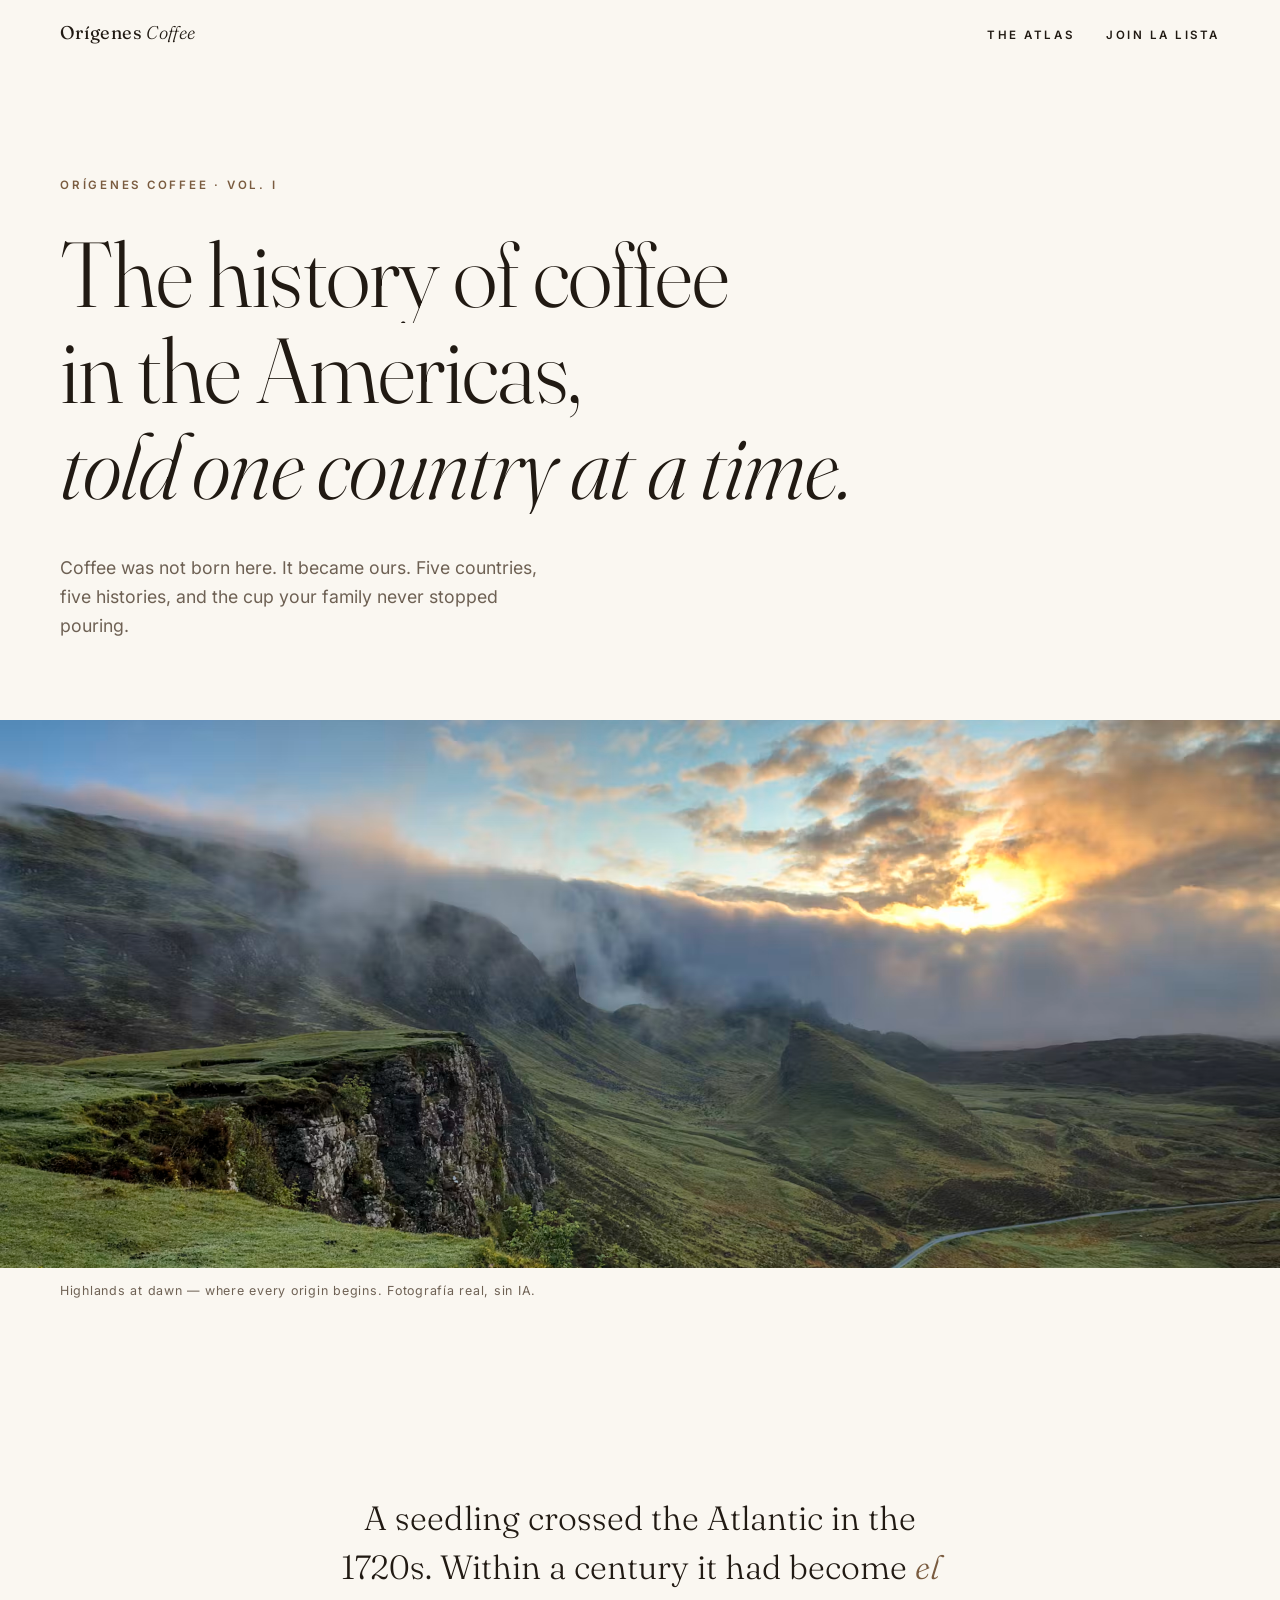
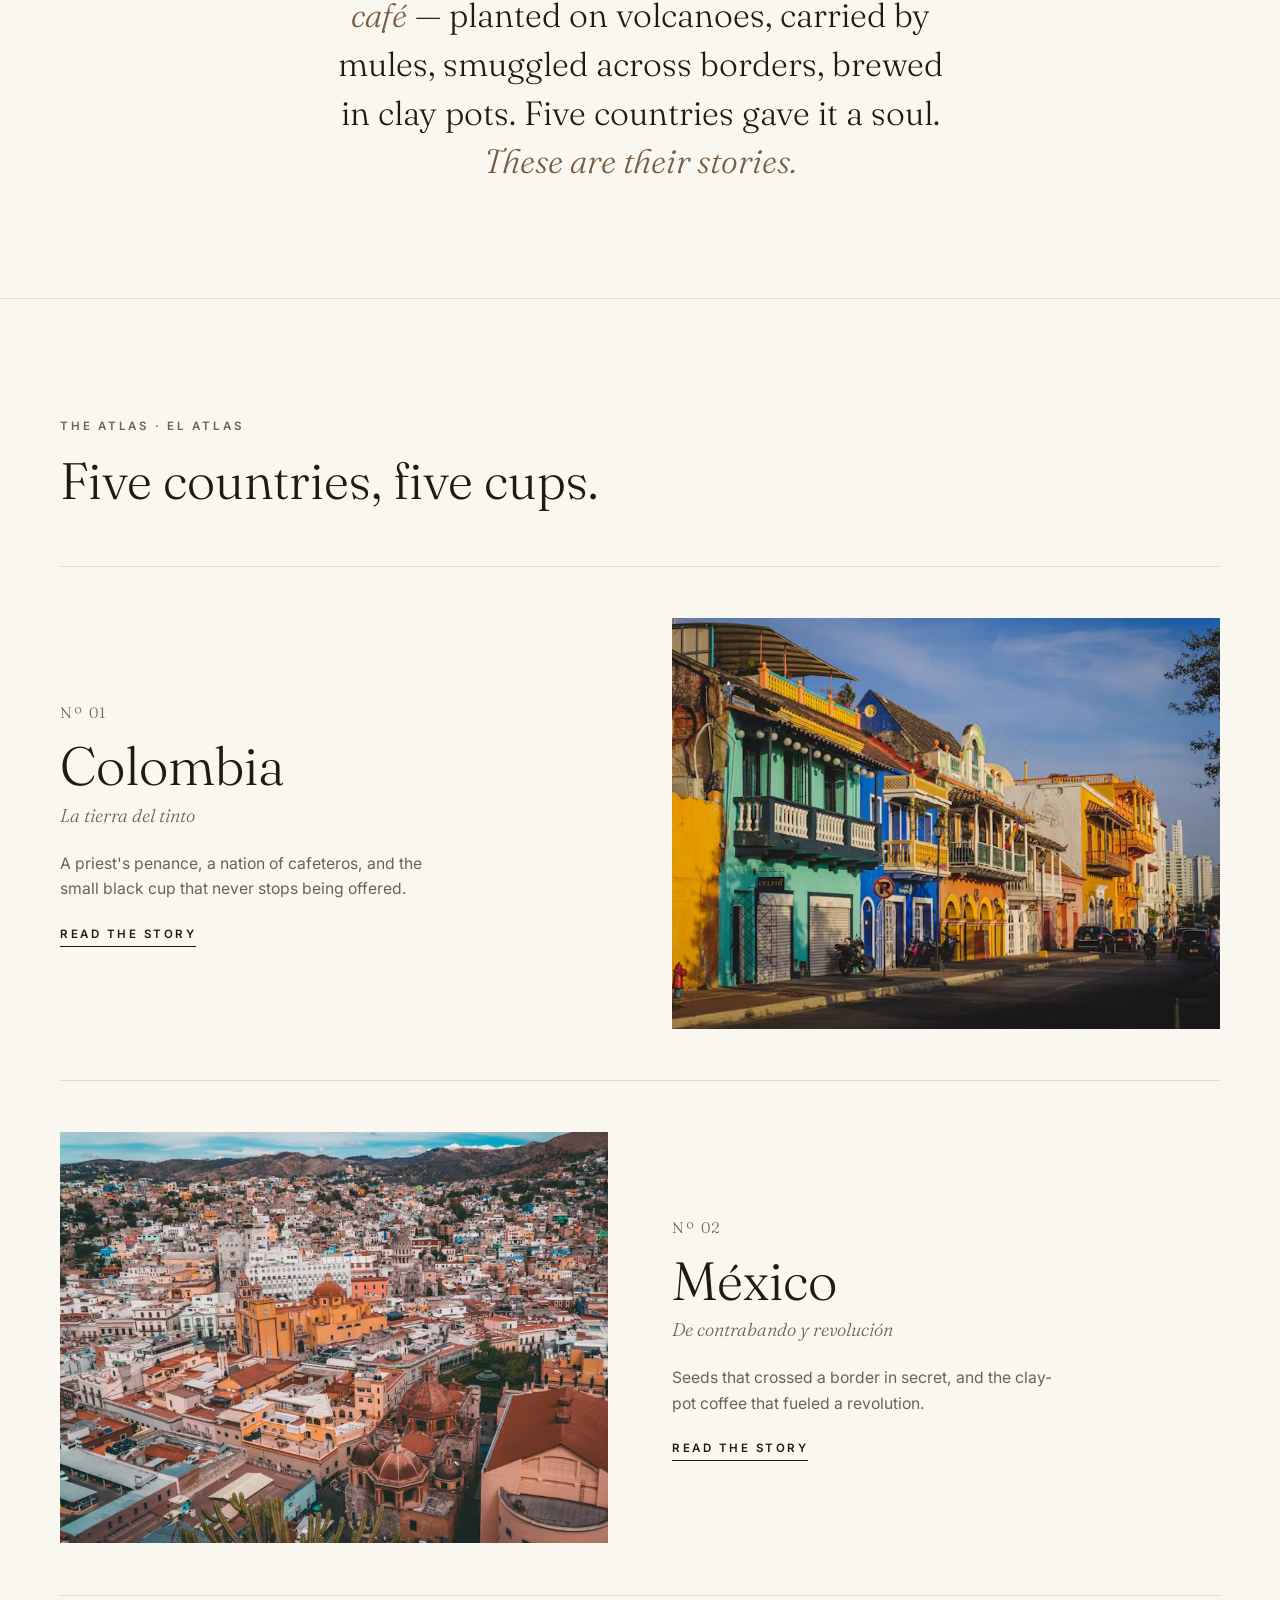
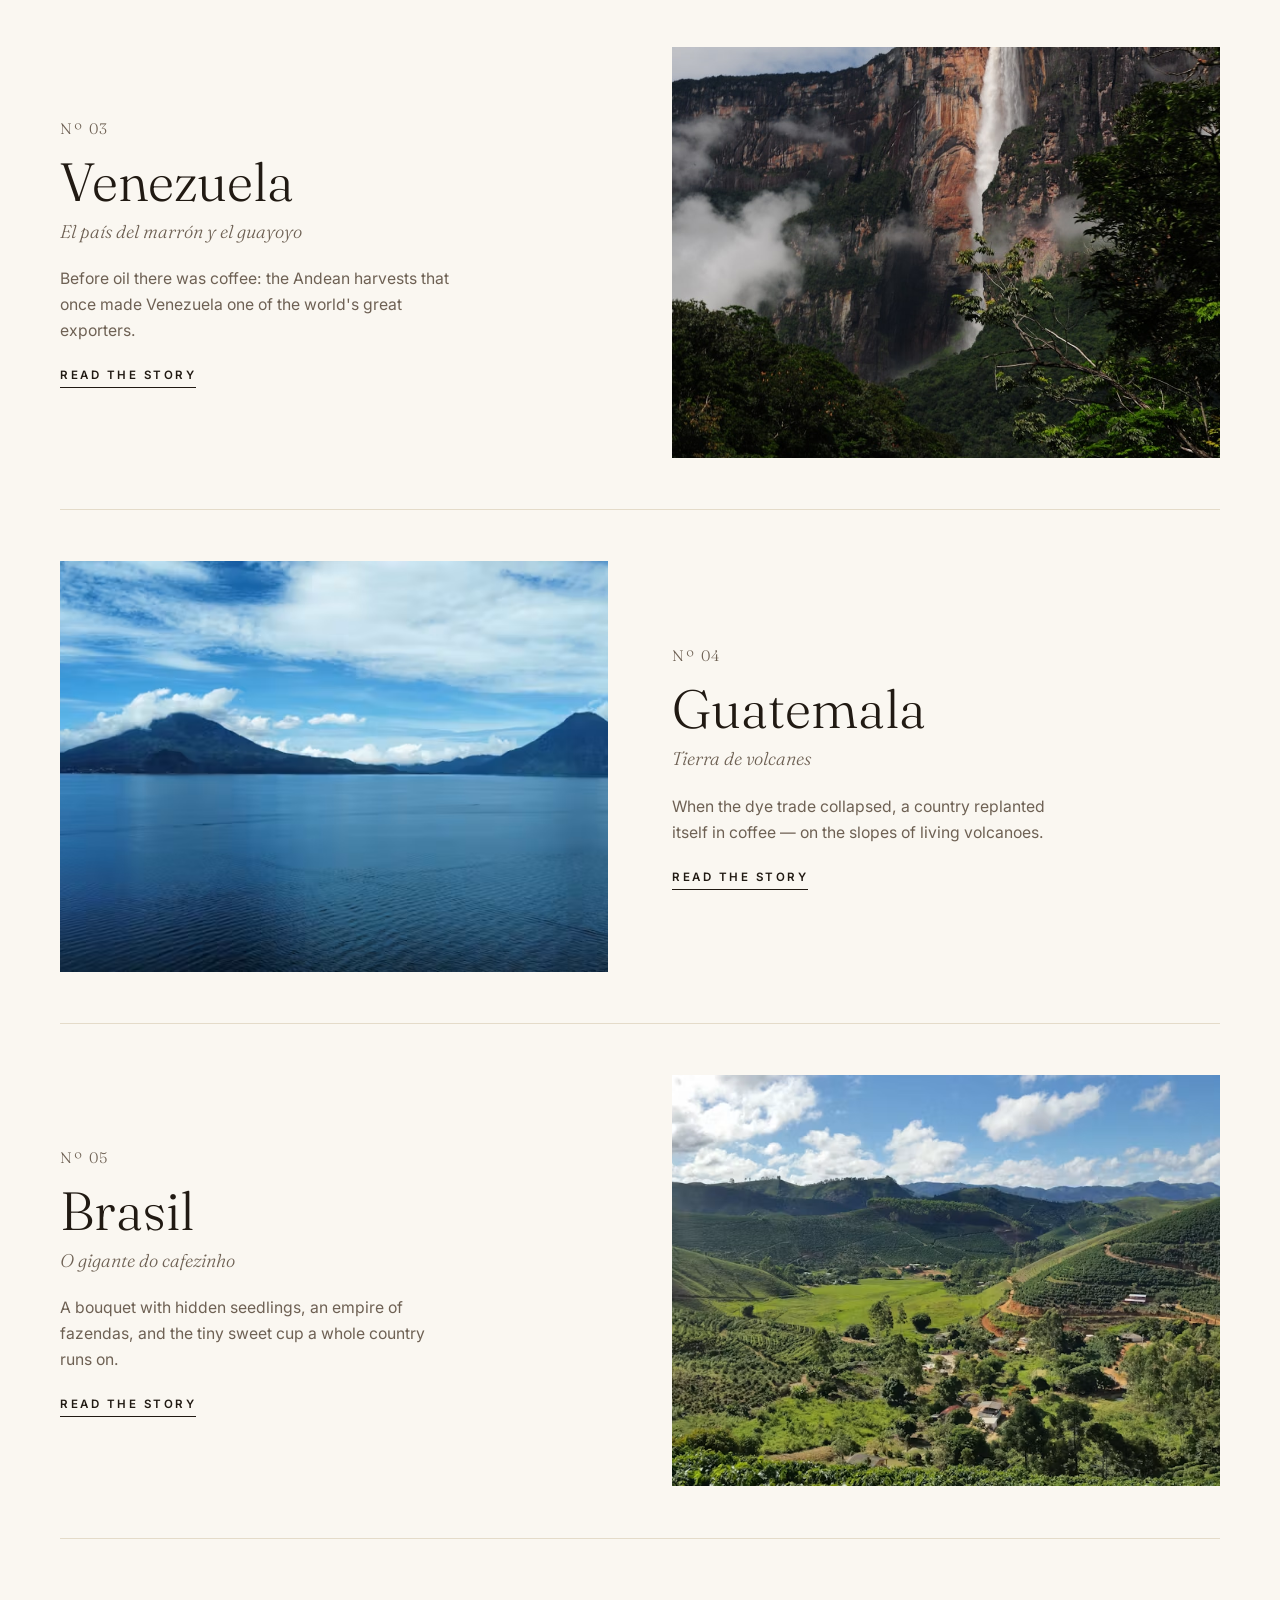
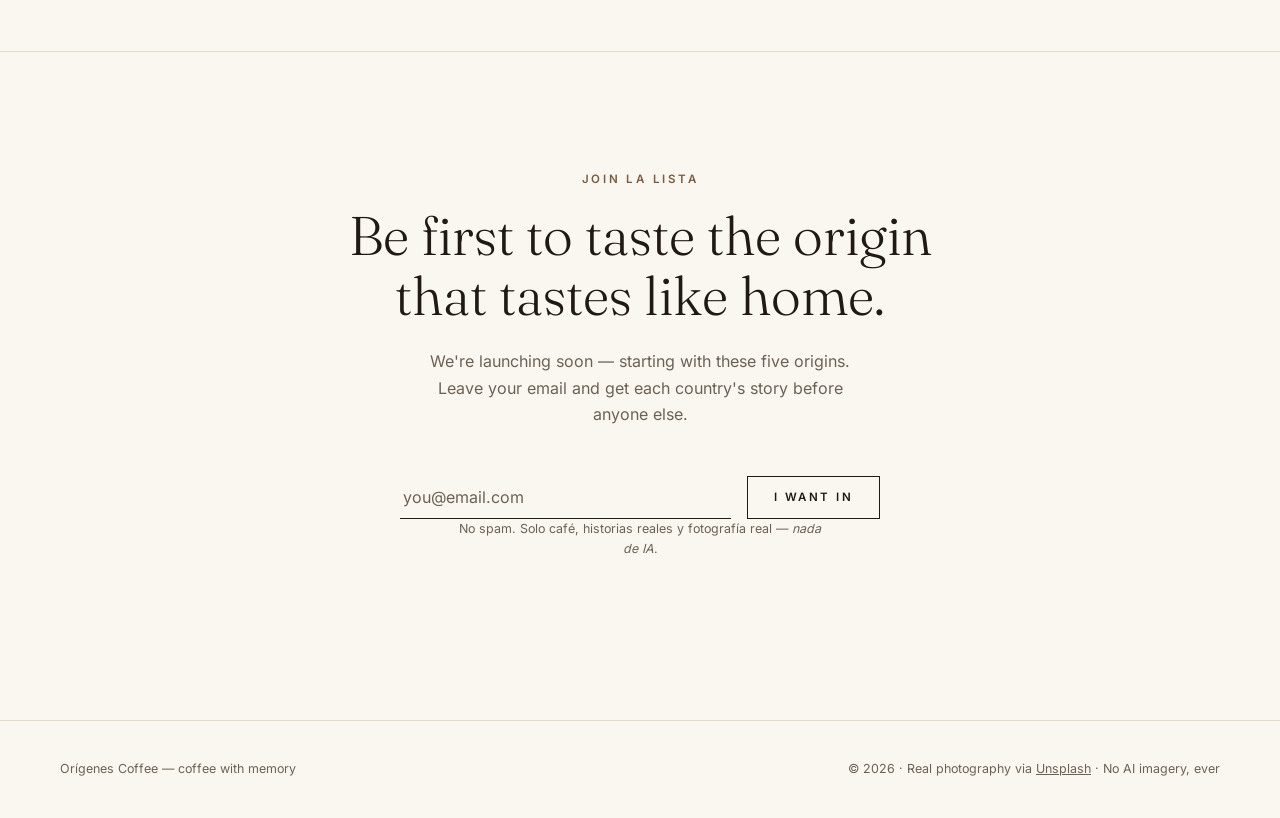
==== index.html @ f8b1b5c3 "Add SEO layer: sitemap, canonical URLs and structured data Generate sitemap.xml and reference it fro" ====
<!DOCTYPE html>
<html lang="en">
<head>
  <meta charset="UTF-8">
  <meta name="viewport" content="width=device-width, initial-scale=1.0">
  <meta name="description" content="Orígenes Coffee — the history of coffee in the Americas, told country by country. Colombia, México, Venezuela, Guatemala, Brasil.">
  <title>Orígenes Coffee — The history of coffee in the Americas</title>
  <meta name="theme-color" content="#faf7f1">
  <meta property="og:type" content="website">
  <meta property="og:site_name" content="Orígenes Coffee">
  <meta property="og:title" content="Orígenes Coffee — The history of coffee in the Americas">
  <meta property="og:description" content="Coffee was not born here. It became ours. Five countries, five histories, and the cup your family never stopped pouring.">
  <meta property="og:image" content="https://origenes-coffee.vercel.app/assets/img/hero-montanas.jpg">
  <meta name="twitter:card" content="summary_large_image">
  <link rel="canonical" href="https://origenes-coffee.vercel.app/">
  <script type="application/ld+json">{"@context": "https://schema.org", "@type": "WebSite", "name": "Orígenes Coffee", "url": "https://origenes-coffee.vercel.app/", "description": "Orígenes Coffee — the history of coffee in the Americas, told country by country. Colombia, México, Venezuela, Guatemala, Brasil.", "inLanguage": "en"}</script>
  <link rel="preload" as="font" type="font/woff2" href="assets/fonts/fraunces-normal-300.woff2" crossorigin>
  <link rel="stylesheet" href="styles.css">
  <link rel="icon" href="data:image/svg+xml,<svg xmlns='http://www.w3.org/2000/svg' viewBox='0 0 100 100'><text y='.9em' font-size='90'>☕</text></svg>">
</head>
<body>
  <header class="topbar" id="topbar">
    <div class="container topbar-inner">
      <a href="index.html" class="wordmark">Orígenes <em>Coffee</em></a>
      <button class="nav-toggle" id="navToggle" aria-label="Open menu" aria-expanded="false">
        <span></span><span></span><span></span>
      </button>
      <ul class="topnav" id="topnav">
        <li><a href="#atlas">The Atlas</a></li>
        <li><a href="#unete">Join la lista</a></li>
      </ul>
    </div>
  </header>

  <main>
    <!-- Portada -->
    <section class="masthead">
      <div class="container">
        <span class="label reveal">Orígenes Coffee · Vol. I</span>
        <h1 class="stagger"><span class="line"><span>The history of coffee</span></span><span class="line"><span>in the Americas,</span></span><span class="line"><span><em>told one country at a time.</em></span></span></h1>
        <p class="masthead-deck reveal">
          Coffee was not born here. It became ours. Five countries, five
          histories, and the cup your family never stopped pouring.
        </p>
      </div>
      <figure class="masthead-photo reveal">
        <img src="assets/img/hero-montanas.avif"
             srcset="assets/img/hero-montanas-sm.avif 960w, assets/img/hero-montanas.avif 1920w"
             sizes="100vw" fetchpriority="high"
             alt="Green highlands wrapped in morning mist">
        <figcaption class="container">Highlands at dawn — where every origin begins. Fotografía real, sin IA.</figcaption>
      </figure>
    </section>

    <!-- Introducción -->
    <section class="block manifesto" id="historia">
      <div class="container">
        <p class="reveal">
          A seedling crossed the Atlantic in the 1720s. Within a century it
          had become <em>el café</em> — planted on volcanoes, carried by
          mules, smuggled across borders, brewed in clay pots. Five
          countries gave it a soul. <em>These are their stories.</em>
        </p>
      </div>
    </section>

    <!-- Atlas -->
    <section class="block block-hair" id="atlas">
      <div class="container">
        <span class="label label-ink">The Atlas · El atlas</span>
        <h2 class="block-title">Five countries, five cups.</h2>

        <a class="atlas-row tema-colombia reveal" href="colombia.html">
          <div>
            <span class="atlas-num">Nº 01</span>
            <h3>Colombia</h3>
            <p class="atlas-sub">La tierra del tinto</p>
            <p class="atlas-excerpt">
              A priest's penance, a nation of cafeteros, and the small
              black cup that never stops being offered.
            </p>
            <span class="atlas-go">Read the story</span>
          </div>
          <div class="atlas-media">
            <img src="assets/img/origen-colombia.avif" srcset="assets/img/origen-colombia-sm.avif 800w, assets/img/origen-colombia.avif 1000w" sizes="(max-width: 780px) 92vw, 45vw" alt="Colorful colonial street in Cartagena, Colombia" loading="lazy">
          </div>
        </a>

        <a class="atlas-row tema-mexico reveal" href="mexico.html">
          <div>
            <span class="atlas-num">Nº 02</span>
            <h3>México</h3>
            <p class="atlas-sub">De contrabando y revolución</p>
            <p class="atlas-excerpt">
              Seeds that crossed a border in secret, and the clay-pot
              coffee that fueled a revolution.
            </p>
            <span class="atlas-go">Read the story</span>
          </div>
          <div class="atlas-media">
            <img src="assets/img/origen-mexico.avif" srcset="assets/img/origen-mexico-sm.avif 800w, assets/img/origen-mexico.avif 1000w" sizes="(max-width: 780px) 92vw, 45vw" alt="Colorful hillside city of Guanajuato, México" loading="lazy">
          </div>
        </a>

        <a class="atlas-row tema-venezuela reveal" href="venezuela.html">
          <div>
            <span class="atlas-num">Nº 03</span>
            <h3>Venezuela</h3>
            <p class="atlas-sub">El país del marrón y el guayoyo</p>
            <p class="atlas-excerpt">
              Before oil there was coffee: the Andean harvests that once
              made Venezuela one of the world's great exporters.
            </p>
            <span class="atlas-go">Read the story</span>
          </div>
          <div class="atlas-media">
            <img src="assets/img/venezuela-hero.jpg" srcset="assets/img/venezuela-hero-sm.jpg 960w, assets/img/venezuela-hero.jpg 1920w" sizes="(max-width: 780px) 92vw, 45vw" alt="Angel Falls dropping from the tepui, Canaima, Venezuela" loading="lazy">
          </div>
        </a>

        <a class="atlas-row tema-guatemala reveal" href="guatemala.html">
          <div>
            <span class="atlas-num">Nº 04</span>
            <h3>Guatemala</h3>
            <p class="atlas-sub">Tierra de volcanes</p>
            <p class="atlas-excerpt">
              When the dye trade collapsed, a country replanted itself in
              coffee — on the slopes of living volcanoes.
            </p>
            <span class="atlas-go">Read the story</span>
          </div>
          <div class="atlas-media">
            <img src="assets/img/origen-guatemala.avif" srcset="assets/img/origen-guatemala-sm.avif 800w, assets/img/origen-guatemala.avif 1000w" sizes="(max-width: 780px) 92vw, 45vw" alt="Lake Atitlán and its volcanoes, Guatemala" loading="lazy">
          </div>
        </a>

        <a class="atlas-row tema-brasil reveal" href="brasil.html">
          <div>
            <span class="atlas-num">Nº 05</span>
            <h3>Brasil</h3>
            <p class="atlas-sub">O gigante do cafezinho</p>
            <p class="atlas-excerpt">
              A bouquet with hidden seedlings, an empire of fazendas, and
              the tiny sweet cup a whole country runs on.
            </p>
            <span class="atlas-go">Read the story</span>
          </div>
          <div class="atlas-media">
            <img src="assets/img/brasil-hero.avif" srcset="assets/img/brasil-hero-sm.avif 960w, assets/img/brasil-hero.avif 1920w" sizes="(max-width: 780px) 92vw, 45vw" alt="Green valley of coffee farms among mountains, Brasil" loading="lazy">
          </div>
        </a>
      </div>
    </section>

    <!-- Lista -->
    <section class="lead-block" id="unete">
      <div class="container">
        <span class="label">Join la lista</span>
        <h2>Be first to taste the origin that tastes like home.</h2>
        <p>
          We're launching soon — starting with these five origins. Leave
          your email and get each country's story before anyone else.
        </p>
        <form class="lead-form" id="leadForm" data-origen="atlas">
          <input type="text" name="_gotcha" tabindex="-1" autocomplete="off" aria-hidden="true" style="position:absolute;left:-9999px">
          <input type="email" name="email" placeholder="you@email.com" required aria-label="Email address">
          <button type="submit">I want in</button>
        </form>
        <p class="lead-note">No spam. Solo café, historias reales y fotografía real — <em>nada de IA</em>.</p>
      </div>
    </section>
  </main>

  <footer class="footer">
    <div class="container footer-grid">
      <span>Orígenes Coffee — coffee with memory</span>
      <span>© <span id="year"></span> · Real photography via <a href="https://unsplash.com/license" target="_blank" rel="noopener">Unsplash</a> · No AI imagery, ever</span>
    </div>
  </footer>

  <script src="script.js"></script>
</body>
</html>
---- styles.css ----
/* ===== Fuentes autoalojadas (subconjunto latino, variables) ===== */
@font-face {
  font-family: 'Fraunces';
  font-style: normal;
  font-weight: 300 400;
  font-display: swap;
  src: url('assets/fonts/fraunces-normal-300.woff2') format('woff2');
}

@font-face {
  font-family: 'Fraunces';
  font-style: italic;
  font-weight: 300;
  font-display: swap;
  src: url('assets/fonts/fraunces-italic-300.woff2') format('woff2');
}

@font-face {
  font-family: 'Inter';
  font-style: normal;
  font-weight: 400 600;
  font-display: swap;
  src: url('assets/fonts/inter-normal-400.woff2') format('woff2');
}

/* ===== Orígenes Coffee — sistema editorial minimalista =====
   Referencia: La Cabra (aire, tipografía serena, hairlines)
   + largo aliento tipo revista NatGeo en las páginas de país. */

:root {
  --paper: #faf7f1;
  --ink: #211a13;
  --ink-soft: #6e6154;
  --hair: #e4dbc9;
  --paper-dim: #f2ecdf;
  --tema: #7a5c40; /* acento por defecto; cada país lo redefine */
  --font-display: "Fraunces", Georgia, "Times New Roman", serif;
  --font-ui: "Inter", system-ui, -apple-system, sans-serif;
}

/* acentos por país — apagados, tipo mapa antiguo */
.tema-guatemala { --tema: #50603f; }
.tema-mexico { --tema: #a4502a; }
.tema-colombia { --tema: #b08a2e; }
.tema-venezuela { --tema: #3f5873; }
.tema-brasil { --tema: #2f6146; }

* {
  margin: 0;
  padding: 0;
  box-sizing: border-box;
}

html {
  scroll-behavior: smooth;
  -webkit-text-size-adjust: 100%;
}

body {
  font-family: var(--font-ui);
  background: var(--paper);
  color: var(--ink);
  line-height: 1.65;
  font-size: 1rem;
}

img {
  max-width: 100%;
  display: block;
}

/* accesibilidad: foco visible al navegar con teclado */
a:focus-visible,
button:focus-visible,
input:focus-visible {
  outline: 2px solid var(--tema);
  outline-offset: 3px;
}

.container {
  width: min(1160px, 92%);
  margin: 0 auto;
}

.narrow {
  width: min(680px, 92%);
  margin: 0 auto;
}

/* ===== Etiquetas pequeñas en versalitas ===== */
.label {
  font-size: 0.72rem;
  font-weight: 600;
  letter-spacing: 0.24em;
  text-transform: uppercase;
  color: var(--tema);
}

.label-ink {
  color: var(--ink-soft);
}

/* ===== Barra superior ===== */
.topbar {
  position: fixed;
  inset: 0 0 auto 0;
  z-index: 100;
  transition: background 0.3s, box-shadow 0.3s;
}

.topbar.scrolled {
  background: rgba(250, 247, 241, 0.93);
  backdrop-filter: blur(8px);
  box-shadow: 0 1px 0 var(--hair);
}

.topbar-inner {
  display: flex;
  align-items: center;
  justify-content: space-between;
  padding: 1.1rem 0;
}

.wordmark {
  font-family: var(--font-display);
  font-weight: 400;
  font-size: 1.15rem;
  letter-spacing: 0.02em;
  color: var(--ink);
  text-decoration: none;
}

.wordmark em {
  font-style: italic;
  font-weight: 300;
}

.topnav {
  display: flex;
  align-items: center;
  gap: 2rem;
  list-style: none;
}

.topnav a {
  font-size: 0.72rem;
  font-weight: 600;
  letter-spacing: 0.22em;
  text-transform: uppercase;
  color: var(--ink);
  text-decoration: none;
  padding-bottom: 2px;
  border-bottom: 1px solid transparent;
  transition: border-color 0.2s;
}

.topnav a:hover,
.topnav a.active {
  border-color: var(--ink);
}

/* sobre imagen: enlaces claros hasta hacer scroll */
.topbar.over-image:not(.scrolled) .wordmark,
.topbar.over-image:not(.scrolled) .topnav a {
  color: #f7f1e6;
}

.topbar.over-image:not(.scrolled) .topnav a:hover {
  border-color: #f7f1e6;
}

.nav-toggle {
  display: none;
  flex-direction: column;
  gap: 5px;
  background: none;
  border: none;
  cursor: pointer;
  padding: 10px;
  margin: -10px;
}

.nav-toggle span {
  width: 22px;
  height: 1.5px;
  background: var(--ink);
  transition: background 0.3s;
}

.topbar.over-image:not(.scrolled) .nav-toggle span {
  background: #f7f1e6;
}

/* ===== Portada (home) ===== */
.masthead {
  padding: 11rem 0 5rem;
}

.masthead .label {
  display: block;
  margin-bottom: 2rem;
}

.masthead h1 {
  font-family: var(--font-display);
  font-weight: 300;
  font-size: clamp(2.6rem, 7.2vw, 6rem);
  line-height: 1.04;
  letter-spacing: -0.01em;
  max-width: 18ch;
}

.masthead h1 em {
  font-style: italic;
}

.masthead-deck {
  margin-top: 2.4rem;
  max-width: 44ch;
  font-size: 1.1rem;
  color: var(--ink-soft);
}

.masthead-photo {
  margin-top: 5rem;
}

.masthead-photo img {
  width: 100%;
  aspect-ratio: 21 / 9;
  object-fit: cover;
}

.masthead-photo figcaption,
.figcap {
  font-size: 0.78rem;
  letter-spacing: 0.06em;
  color: var(--ink-soft);
  margin-top: 0.8rem;
}

/* ===== Secciones ===== */
.block {
  padding: 7rem 0;
}

.block-hair {
  border-top: 1px solid var(--hair);
}

.block-title {
  font-family: var(--font-display);
  font-weight: 300;
  font-size: clamp(2rem, 4.5vw, 3.2rem);
  line-height: 1.1;
  margin: 1rem 0 3.5rem;
}

/* ===== Atlas: índice de países ===== */
.atlas-row {
  display: grid;
  grid-template-columns: 1fr 1fr;
  gap: 4rem;
  align-items: center;
  padding: 3.2rem 0;
  border-top: 1px solid var(--hair);
  text-decoration: none;
  color: var(--ink);
}

.atlas-row:last-child {
  border-bottom: 1px solid var(--hair);
}

.atlas-num {
  font-family: var(--font-display);
  font-weight: 300;
  font-size: 0.95rem;
  color: var(--ink-soft);
  letter-spacing: 0.1em;
  display: block;
  margin-bottom: 0.8rem;
}

.atlas-row h3 {
  font-family: var(--font-display);
  font-weight: 300;
  font-size: clamp(2rem, 4.2vw, 3.4rem);
  line-height: 1.05;
  transition: color 0.25s;
}

.atlas-row:hover h3 {
  color: var(--tema);
}

.atlas-sub {
  font-family: var(--font-display);
  font-style: italic;
  font-weight: 300;
  color: var(--ink-soft);
  font-size: 1.15rem;
  margin-top: 0.4rem;
}

.atlas-excerpt {
  margin-top: 1.2rem;
  color: var(--ink-soft);
  font-size: 0.98rem;
  max-width: 40ch;
}

.atlas-go {
  display: inline-block;
  margin-top: 1.4rem;
  font-size: 0.72rem;
  font-weight: 600;
  letter-spacing: 0.22em;
  text-transform: uppercase;
  color: var(--ink);
  border-bottom: 1px solid var(--ink);
  padding-bottom: 2px;
}

.atlas-media {
  overflow: hidden;
}

.atlas-media img {
  width: 100%;
  aspect-ratio: 4 / 3;
  object-fit: cover;
  transition: transform 0.6s ease;
}

.atlas-row:hover .atlas-media img {
  transform: scale(1.03);
}

.atlas-row:nth-child(even) .atlas-media {
  order: -1;
}

/* ===== Manifiesto ===== */
.manifesto {
  text-align: center;
}

.manifesto p {
  font-family: var(--font-display);
  font-weight: 300;
  font-size: clamp(1.4rem, 3vw, 2.1rem);
  line-height: 1.45;
  max-width: 30ch;
  margin: 0 auto;
}

.manifesto p + p {
  margin-top: 2rem;
}

.manifesto em {
  font-style: italic;
  color: var(--tema);
}

/* ===== Titular escalonado por líneas ===== */
.stagger .line {
  display: block;
  overflow: hidden;
}

.stagger .line > span {
  display: block;
  transform: translateY(110%);
  animation: line-up 0.9s cubic-bezier(0.22, 1, 0.36, 1) forwards;
}

.stagger .line:nth-child(2) > span { animation-delay: 0.12s; }
.stagger .line:nth-child(3) > span { animation-delay: 0.24s; }

@keyframes line-up {
  to { transform: translateY(0); }
}

/* ===== Barra de progreso de lectura ===== */
.progress {
  position: fixed;
  top: 0;
  left: 0;
  right: 0;
  height: 3px;
  z-index: 200;
  pointer-events: none;
}

.progress span {
  display: block;
  height: 100%;
  width: 0;
  background: var(--tema);
  transition: width 0.1s linear;
}

/* ===== Página de país: apertura ===== */
.feature-hero {
  height: 86vh;
  height: 86svh;
  min-height: 460px;
  position: relative;
  overflow: hidden;
}

.feature-hero img {
  position: absolute;
  inset: 0;
  width: 100%;
  height: 112%;
  object-fit: cover;
  will-change: transform;
}

.feature-shade {
  position: absolute;
  inset: 0;
  background: linear-gradient(180deg, rgba(20, 15, 10, 0.28) 0%, rgba(20, 15, 10, 0) 40%, rgba(20, 15, 10, 0.55) 100%);
}

.feature-title {
  position: absolute;
  left: 0;
  right: 0;
  bottom: 3.2rem;
  margin: 0 auto;
}

.label-onimage {
  color: #f0e6d6;
  display: block;
  margin-bottom: 1rem;
}

.feature-title h1 {
  font-family: var(--font-display);
  font-weight: 300;
  font-size: clamp(3.4rem, 11vw, 8rem);
  line-height: 1;
  letter-spacing: -0.01em;
  color: #faf5ea;
}

.feature-head {
  padding: 3.5rem 0;
  border-bottom: 1px solid var(--hair);
}

.feature-deck {
  font-family: var(--font-display);
  font-style: italic;
  font-weight: 300;
  font-size: clamp(1.25rem, 2.6vw, 1.7rem);
  line-height: 1.5;
  color: var(--ink-soft);
  max-width: 36ch;
}

/* ===== Artículo ===== */
.article {
  padding: 5rem 0;
}

.article p {
  font-family: var(--font-display);
  font-weight: 400;
  font-size: 1.14rem;
  line-height: 1.85;
  margin-bottom: 1.7rem;
}

.article > .narrow > p:first-of-type::first-letter {
  font-size: 4.4em;
  font-weight: 300;
  float: left;
  line-height: 0.82;
  padding: 0.08em 0.12em 0 0;
  color: var(--tema);
}

.crosshead {
  font-size: 0.72rem;
  font-weight: 600;
  letter-spacing: 0.24em;
  text-transform: uppercase;
  color: var(--tema);
  margin: 3.6rem 0 1.6rem;
  display: flex;
  align-items: center;
  gap: 1rem;
}

.crosshead::after {
  content: "";
  flex: 1;
  height: 1px;
  background: var(--hair);
}

.pullquote {
  margin: 4.5rem auto;
  padding: 3rem 0;
  border-top: 1px solid var(--hair);
  border-bottom: 1px solid var(--hair);
  text-align: center;
}

.pullquote p {
  font-family: var(--font-display);
  font-style: italic;
  font-weight: 300;
  font-size: clamp(1.5rem, 3.4vw, 2.3rem);
  line-height: 1.4;
  max-width: 26ch;
  margin: 0 auto;
}

.pullquote footer {
  margin-top: 1.2rem;
  font-family: var(--font-ui);
  font-size: 0.72rem;
  font-weight: 600;
  letter-spacing: 0.22em;
  text-transform: uppercase;
  color: var(--ink-soft);
}

/* fotos intercaladas — se revelan con un zoom-out suave */
.interlude {
  width: min(1160px, 100%);
  margin: 4.5rem auto;
  overflow: hidden;
}

.interlude img {
  width: 100%;
  aspect-ratio: 16 / 9;
  object-fit: cover;
  transform: scale(1.06);
  transition: transform 1.2s cubic-bezier(0.22, 1, 0.36, 1);
}

.interlude.visible img {
  transform: scale(1);
}

.interlude.tall img {
  aspect-ratio: 4 / 5;
  max-width: 680px;
  margin: 0 auto;
}

.interlude figcaption {
  font-size: 0.78rem;
  letter-spacing: 0.06em;
  color: var(--ink-soft);
  margin-top: 0.8rem;
  padding: 0 4%;
}

/* datos rápidos */
.facts {
  margin: 4.5rem 0;
  border-top: 1px solid var(--hair);
  display: grid;
  grid-template-columns: repeat(auto-fit, minmax(160px, 1fr));
}

.facts div {
  border-bottom: 1px solid var(--hair);
  border-right: 1px solid var(--hair);
  padding: 1.4rem 1.2rem 1.6rem;
}

.facts div:last-child {
  border-right: none;
}

.facts dt {
  font-size: 0.68rem;
  font-weight: 600;
  letter-spacing: 0.22em;
  text-transform: uppercase;
  color: var(--ink-soft);
  margin-bottom: 0.5rem;
}

.facts dd {
  font-family: var(--font-display);
  font-weight: 400;
  font-size: 1.02rem;
  line-height: 1.5;
}

/* ===== Siguiente país ===== */
.country-next {
  border-top: 1px solid var(--hair);
  padding: 4.5rem 0;
}

.country-next-grid {
  display: flex;
  justify-content: space-between;
  gap: 2rem;
}

.country-next a {
  text-decoration: none;
  color: var(--ink);
}

.country-next .label-ink {
  display: block;
  margin-bottom: 0.7rem;
}

.country-next h3 {
  font-family: var(--font-display);
  font-weight: 300;
  font-size: clamp(1.7rem, 4vw, 2.8rem);
  transition: color 0.25s;
}

.country-next a:hover h3 {
  color: var(--tema);
}

.country-next .next {
  text-align: right;
}

/* ===== Lista / leads ===== */
.lead-block {
  border-top: 1px solid var(--hair);
  padding: 7rem 0;
  text-align: center;
}

.lead-block h2 {
  font-family: var(--font-display);
  font-weight: 300;
  font-size: clamp(2rem, 5vw, 3.4rem);
  line-height: 1.1;
  margin: 1rem auto 1.4rem;
  max-width: 18ch;
}

.lead-block > .container > p {
  color: var(--ink-soft);
  max-width: 46ch;
  margin: 0 auto 3rem;
}

.lead-form {
  display: flex;
  gap: 1rem;
  justify-content: center;
  align-items: flex-end;
  max-width: 480px;
  margin: 0 auto;
}

.lead-form input {
  flex: 1;
  border: none;
  border-bottom: 1px solid var(--ink);
  background: transparent;
  padding: 0.7rem 0.2rem;
  font-family: var(--font-ui);
  font-size: 1rem;
  color: var(--ink);
  border-radius: 0;
}

.lead-form input::placeholder {
  color: var(--ink-soft);
}

.lead-form input:focus {
  outline: none;
  border-bottom-color: var(--tema);
}

.lead-form button {
  border: 1px solid var(--ink);
  background: transparent;
  color: var(--ink);
  font-family: var(--font-ui);
  font-size: 0.72rem;
  font-weight: 600;
  letter-spacing: 0.22em;
  text-transform: uppercase;
  padding: 0.85rem 1.6rem;
  cursor: pointer;
  transition: background 0.25s, color 0.25s;
}

.lead-form button:hover {
  background: var(--ink);
  color: var(--paper);
}

.lead-note {
  margin-top: 1.4rem;
  font-size: 0.78rem;
  color: var(--ink-soft);
}

.lead-success {
  font-family: var(--font-display);
  font-weight: 300;
  font-size: 1.3rem;
  color: var(--tema);
  padding: 0.6rem 0;
}

/* ===== CTA fijo (solo móvil) ===== */
.sticky-cta {
  position: fixed;
  left: 50%;
  bottom: 1.1rem;
  transform: translate(-50%, 140%);
  z-index: 150;
  background: var(--ink);
  color: var(--paper);
  text-decoration: none;
  font-size: 0.72rem;
  font-weight: 600;
  letter-spacing: 0.2em;
  text-transform: uppercase;
  padding: 0.9rem 1.7rem;
  border-radius: 999px;
  box-shadow: 0 10px 26px rgba(33, 26, 19, 0.28);
  transition: transform 0.4s cubic-bezier(0.22, 1, 0.36, 1);
  display: none;
}

.sticky-cta.show {
  transform: translate(-50%, 0);
}

/* ===== Pie ===== */
.footer {
  border-top: 1px solid var(--hair);
  padding: 2.4rem 0;
}

.footer-grid {
  display: flex;
  justify-content: space-between;
  align-items: center;
  gap: 1rem;
  flex-wrap: wrap;
  font-size: 0.78rem;
  color: var(--ink-soft);
}

.footer a {
  color: var(--ink-soft);
}

/* ===== Aparición al scroll ===== */
.reveal {
  opacity: 0;
  transform: translateY(22px);
  transition: opacity 0.7s ease, transform 0.7s ease;
}

.reveal.visible {
  opacity: 1;
  transform: none;
}

@media (prefers-reduced-motion: reduce) {
  html {
    scroll-behavior: auto;
  }

  .reveal {
    opacity: 1;
    transform: none;
    transition: none;
  }

  .atlas-media img,
  .atlas-row:hover .atlas-media img,
  .interlude img,
  .interlude.visible img {
    transition: none;
    transform: none;
  }

  .stagger .line > span {
    transform: none;
    animation: none;
  }

  .feature-hero img {
    height: 100%;
    transform: none !important;
  }

  .sticky-cta {
    transition: none;
  }
}

/* ===== Responsive ===== */
@media (max-width: 780px) {
  .nav-toggle {
    display: flex;
  }

  .topnav {
    position: absolute;
    top: 100%;
    left: 0;
    right: 0;
    flex-direction: column;
    align-items: flex-start;
    gap: 0;
    background: var(--paper);
    border-bottom: 1px solid var(--hair);
    max-height: 0;
    overflow: hidden;
    transition: max-height 0.3s ease;
  }

  .topnav.open {
    max-height: 20rem;
    box-shadow: 0 18px 30px rgba(33, 26, 19, 0.12);
  }

  .topnav li {
    width: 100%;
  }

  .topnav a {
    display: block;
    padding: 1rem 1.4rem;
    border-bottom: none;
    color: var(--ink) !important;
  }

  .masthead {
    padding: 8rem 0 3.5rem;
  }

  .masthead-photo {
    margin-top: 3rem;
  }

  .masthead-photo img {
    aspect-ratio: 4 / 3;
  }

  .block {
    padding: 4.5rem 0;
  }

  .atlas-row {
    grid-template-columns: 1fr;
    gap: 1.6rem;
    padding: 2.6rem 0;
  }

  .atlas-row:nth-child(even) .atlas-media {
    order: 0;
  }

  .feature-hero {
    height: 72vh;
    height: 72svh;
    min-height: 380px;
  }

  .feature-title {
    bottom: 2.2rem;
  }

  .feature-head {
    padding: 2.6rem 0 2.2rem;
  }

  .sticky-cta {
    display: block;
  }

  .article {
    padding: 3.5rem 0;
  }

  .interlude {
    margin: 3rem auto;
  }

  .facts {
    grid-template-columns: 1fr 1fr;
  }

  .facts div:nth-child(2n) {
    border-right: none;
  }

  .country-next-grid {
    flex-direction: column;
    gap: 2.4rem;
  }

  .country-next .next {
    text-align: left;
  }

  .lead-block {
    padding: 4.5rem 0;
  }

  .lead-form {
    flex-direction: column;
    align-items: stretch;
    gap: 1.4rem;
  }

  .lead-form button {
    padding: 1rem 1.6rem;
  }

  .footer-grid {
    flex-direction: column;
    text-align: center;
    gap: 0.4rem;
  }
}
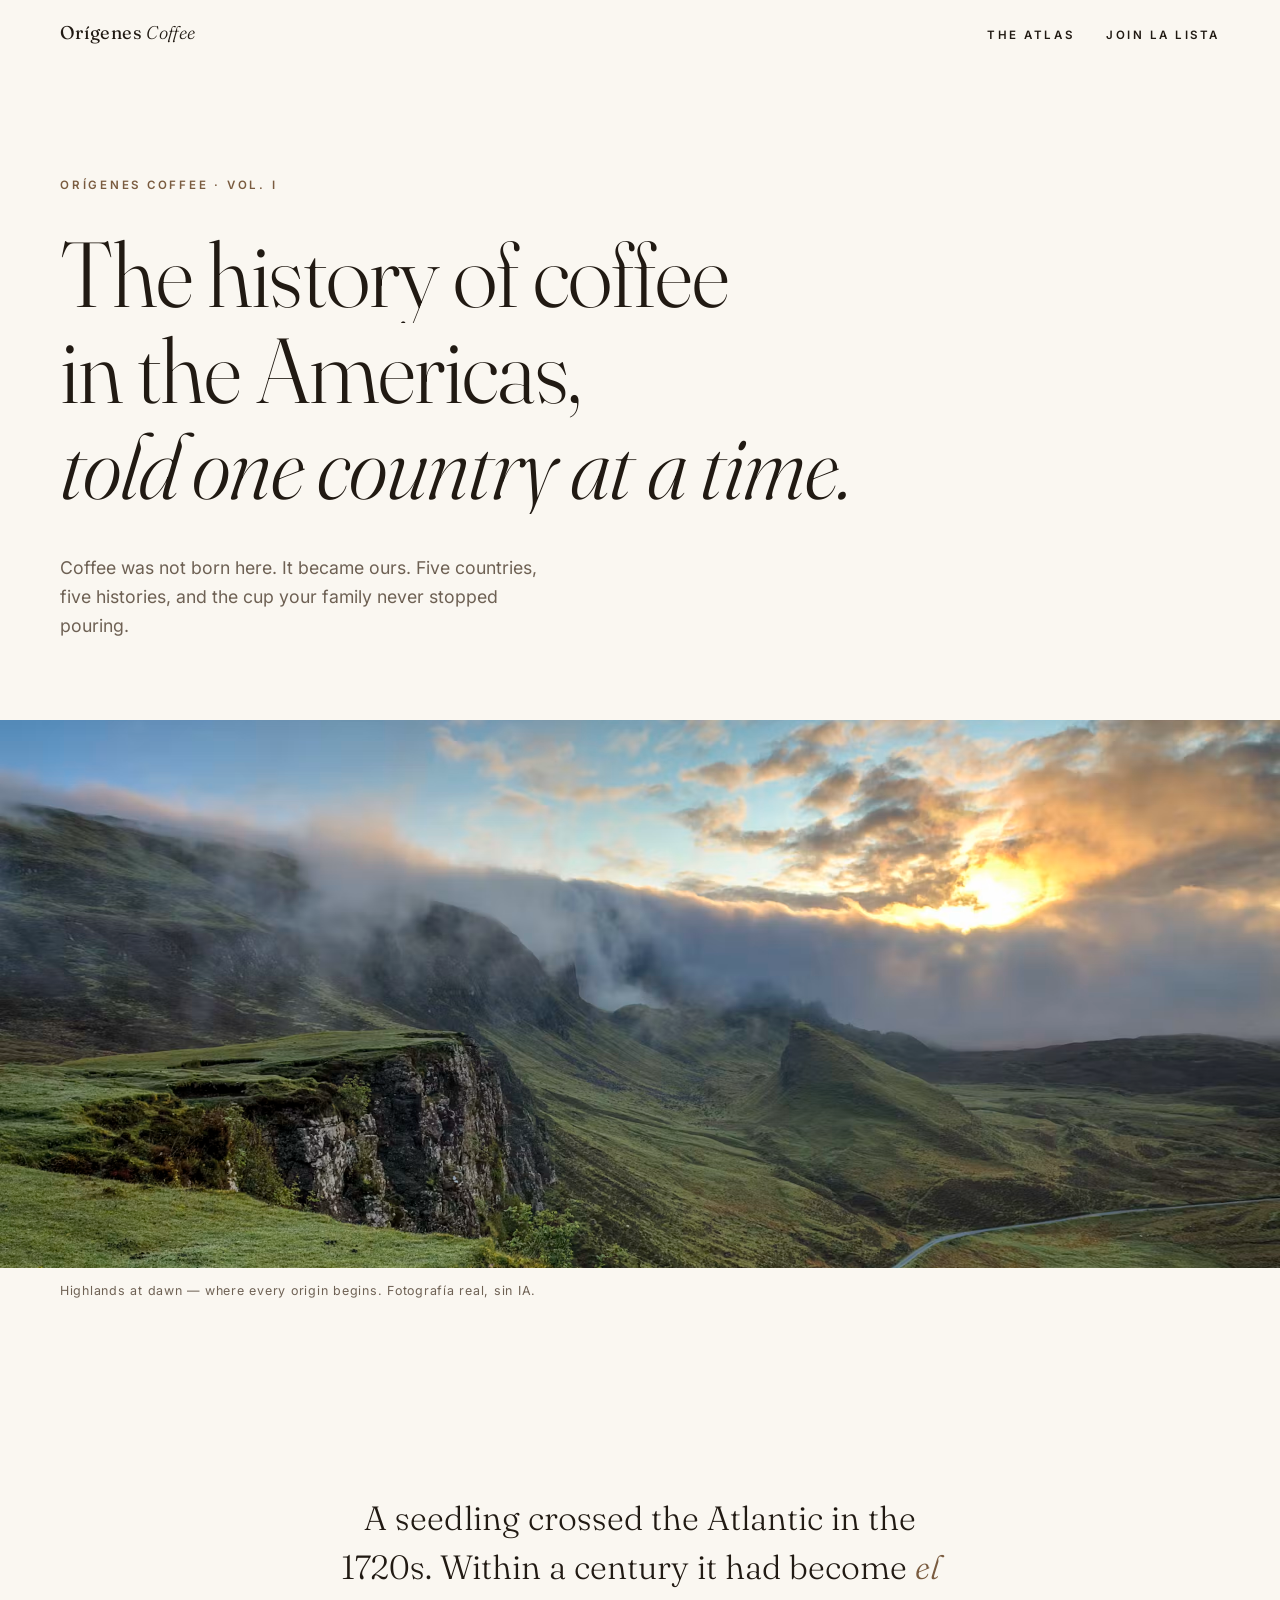
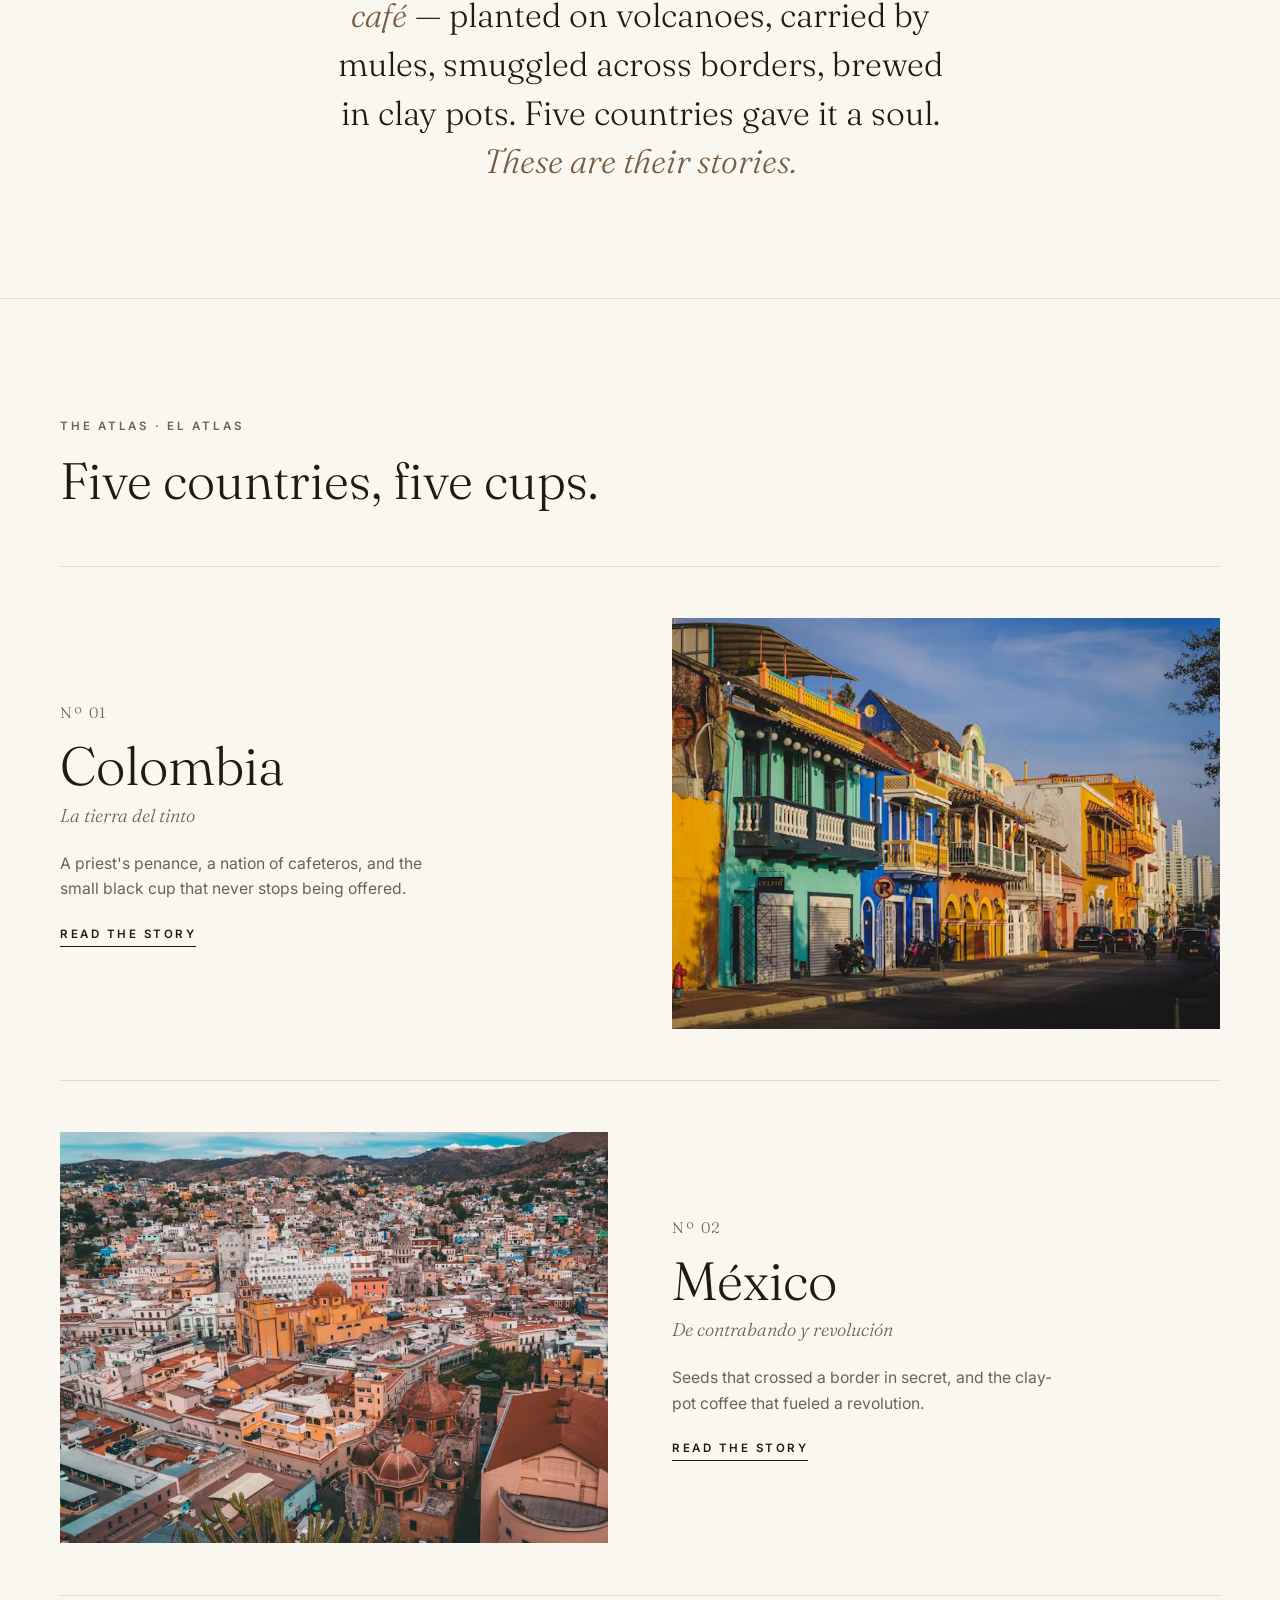
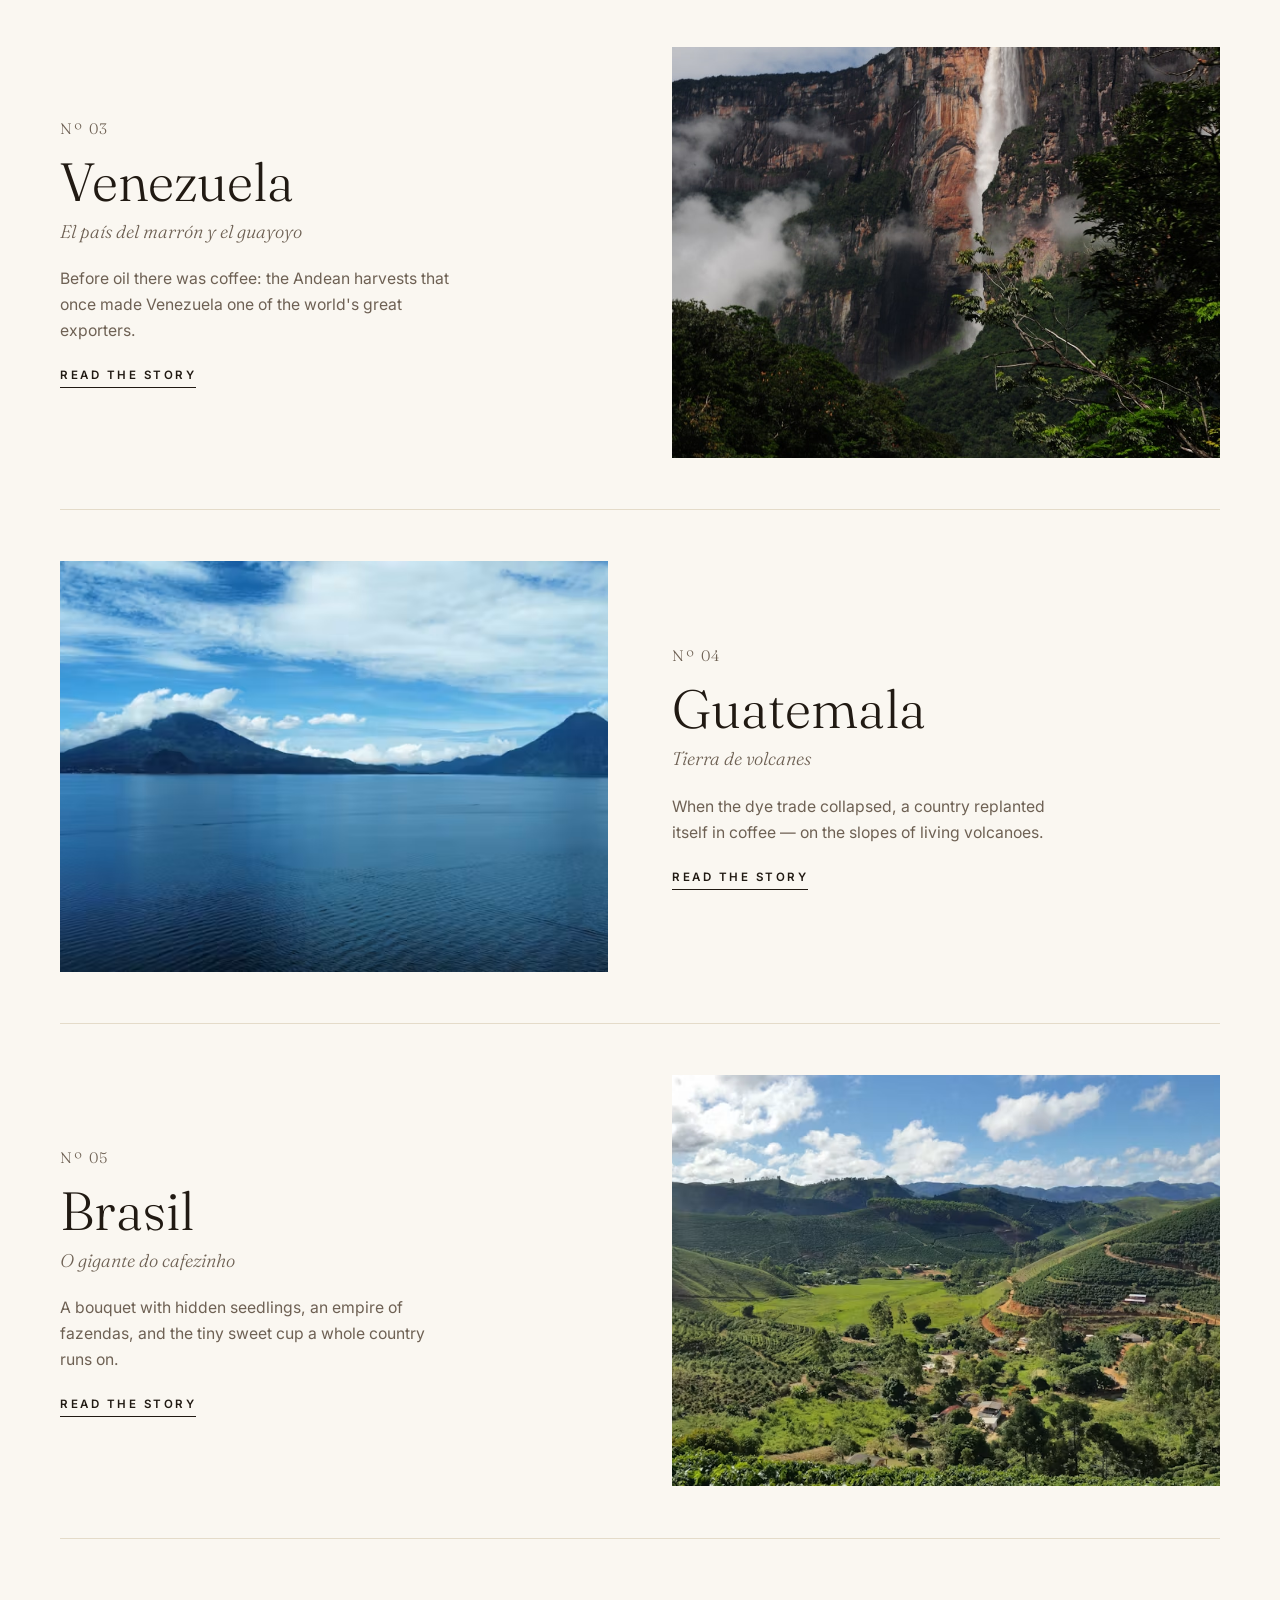
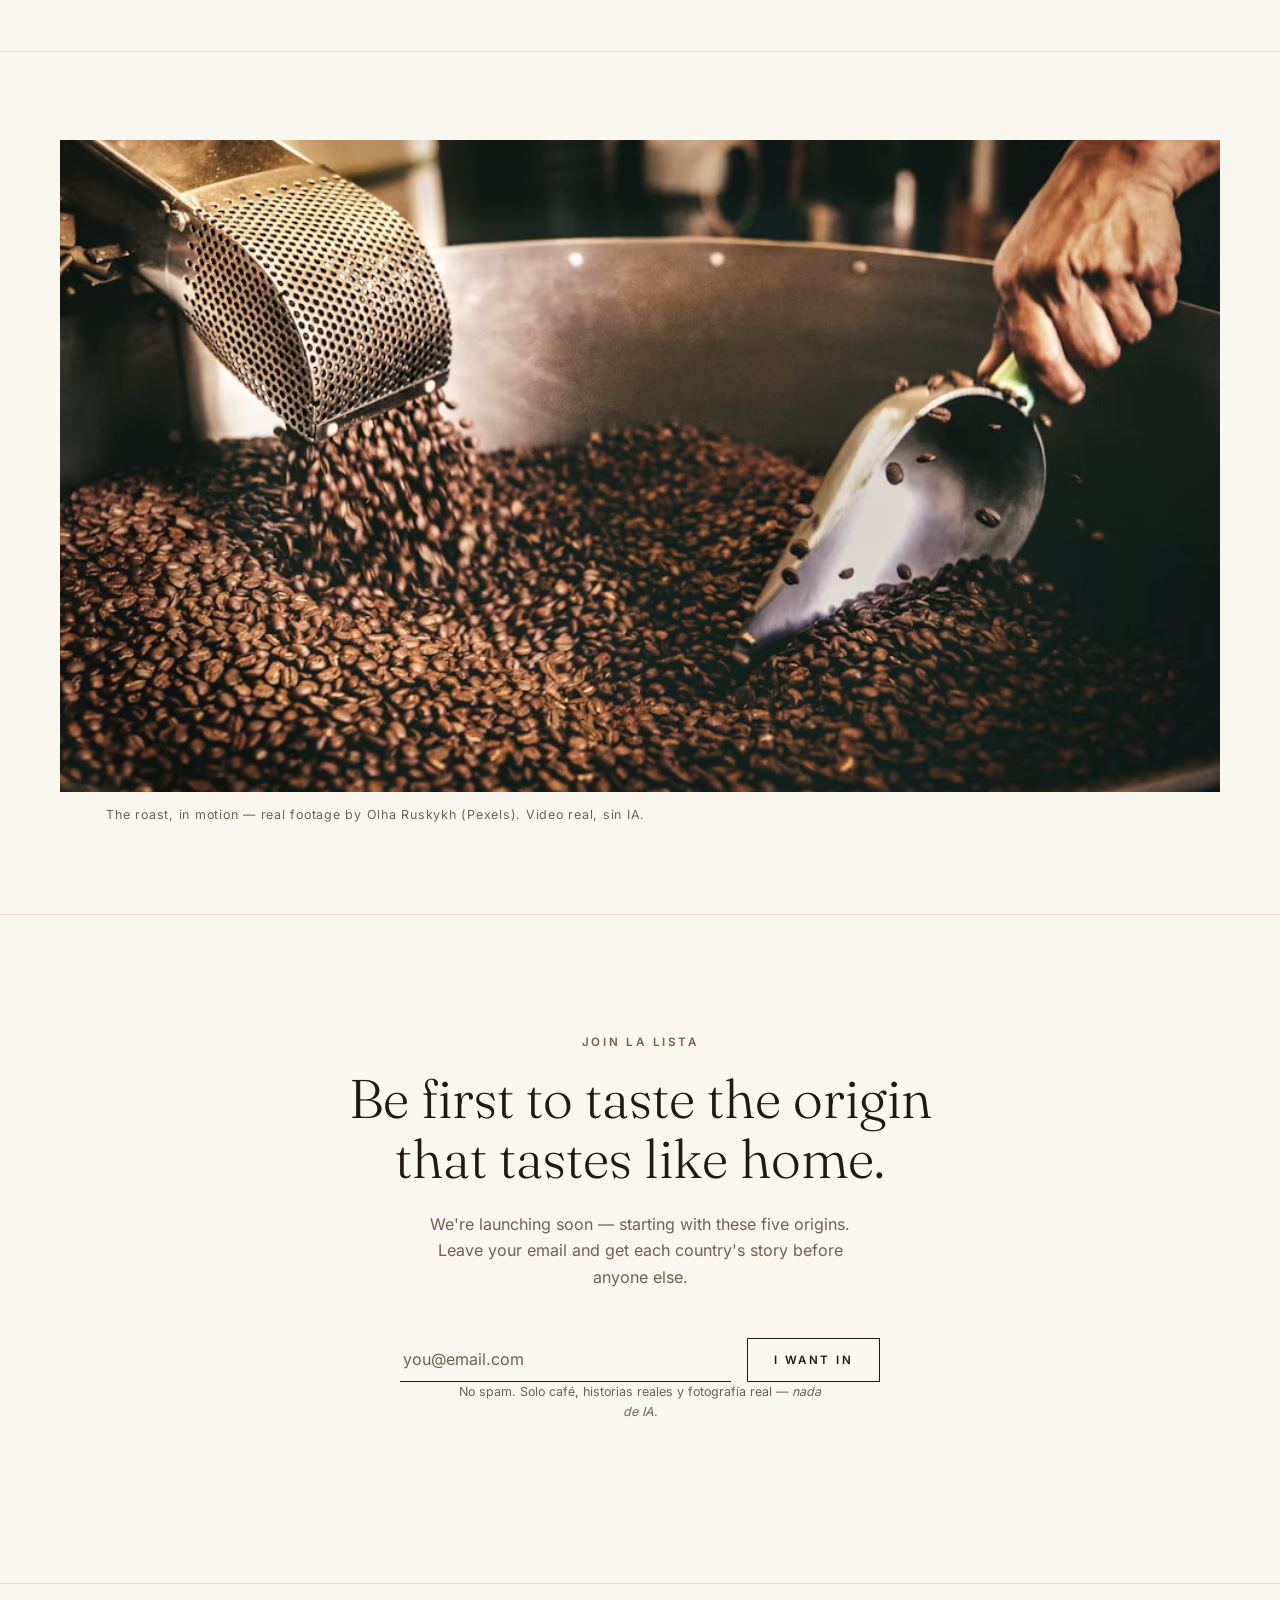
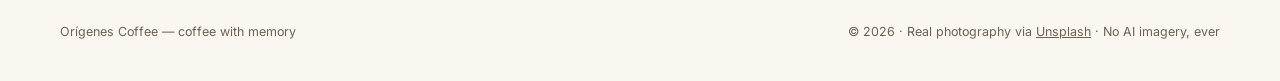
==== commit 71b47dcd: "Add real roasting footage to the homepage A 9.6s Pexels clip (Olha Ruskykh, Pexels License — real fo" ====
--- a/index.html
+++ b/index.html
@@ -10,15 +10,18 @@
   <meta property="og:site_name" content="Orígenes Coffee">
   <meta property="og:title" content="Orígenes Coffee — The history of coffee in the Americas">
   <meta property="og:description" content="Coffee was not born here. It became ours. Five countries, five histories, and the cup your family never stopped pouring.">
-  <meta property="og:image" content="https://origenes-coffee.vercel.app/assets/img/hero-montanas.jpg">
+  <meta property="og:image" content="https://origenes-coffee.vercel.app/assets/og/atlas.jpg">
   <meta name="twitter:card" content="summary_large_image">
   <link rel="canonical" href="https://origenes-coffee.vercel.app/">
   <script type="application/ld+json">{"@context": "https://schema.org", "@type": "WebSite", "name": "Orígenes Coffee", "url": "https://origenes-coffee.vercel.app/", "description": "Orígenes Coffee — the history of coffee in the Americas, told country by country. Colombia, México, Venezuela, Guatemala, Brasil.", "inLanguage": "en"}</script>
   <link rel="preload" as="font" type="font/woff2" href="assets/fonts/fraunces-normal-300.woff2" crossorigin>
+  <link rel="preload" as="image" href="assets/img/hero-montanas.avif" imagesrcset="assets/img/hero-montanas-sm.avif 960w, assets/img/hero-montanas.avif 1920w" imagesizes="100vw">
   <link rel="stylesheet" href="styles.css">
-  <link rel="icon" href="data:image/svg+xml,<svg xmlns='http://www.w3.org/2000/svg' viewBox='0 0 100 100'><text y='.9em' font-size='90'>☕</text></svg>">
+  <link rel="icon" href="favicon.svg" type="image/svg+xml">
+  <link rel="apple-touch-icon" href="apple-touch-icon.png">
 </head>
 <body>
+  <a class="skip-link" href="#main">Skip to content</a>
   <header class="topbar" id="topbar">
     <div class="container topbar-inner">
       <a href="index.html" class="wordmark">Orígenes <em>Coffee</em></a>
@@ -32,7 +35,7 @@
     </div>
   </header>
 
-  <main>
+  <main id="main">
     <!-- Portada -->
     <section class="masthead">
       <div class="container">
@@ -152,6 +155,18 @@
       </div>
     </section>
 
+    <!-- Película: el tostado -->
+    <section class="film block-hair">
+      <figure class="film-figure">
+        <video class="film-video" id="filmVideo"
+               src="assets/video/tostado.mp4"
+               poster="assets/img/video-poster.avif"
+               muted loop playsinline preload="none"
+               aria-label="Freshly roasted coffee beans turning in a roasting drum"></video>
+        <figcaption class="container">The roast, in motion — real footage by Olha Ruskykh (Pexels). Video real, sin IA.</figcaption>
+      </figure>
+    </section>
+
     <!-- Lista -->
     <section class="lead-block" id="unete">
       <div class="container">
@@ -161,9 +176,9 @@
           We're launching soon — starting with these five origins. Leave
           your email and get each country's story before anyone else.
         </p>
-        <form class="lead-form" id="leadForm" data-origen="atlas">
+        <form class="lead-form" id="leadForm" aria-live="polite" data-origen="atlas">
           <input type="text" name="_gotcha" tabindex="-1" autocomplete="off" aria-hidden="true" style="position:absolute;left:-9999px">
-          <input type="email" name="email" placeholder="you@email.com" required aria-label="Email address">
+          <input type="email" name="email" placeholder="you@email.com" required aria-label="Email address" autocomplete="email" inputmode="email">
           <button type="submit">I want in</button>
         </form>
         <p class="lead-note">No spam. Solo café, historias reales y fotografía real — <em>nada de IA</em>.</p>
--- a/styles.css
+++ b/styles.css
@@ -69,12 +69,58 @@
   display: block;
 }
 
+[id] {
+  scroll-margin-top: 5rem; /* anclas no quedan bajo la barra fija */
+}
+
+a,
+button {
+  touch-action: manipulation; /* sin zoom por doble tap en móvil */
+}
+
+h1,
+h2,
+h3 {
+  text-wrap: balance;
+}
+
+.article p {
+  text-wrap: pretty;
+}
+
+::selection {
+  background: var(--tema);
+  color: var(--paper);
+}
+
+body {
+  font-optical-sizing: auto;
+}
+
 /* accesibilidad: foco visible al navegar con teclado */
 a:focus-visible,
 button:focus-visible,
 input:focus-visible {
   outline: 2px solid var(--tema);
   outline-offset: 3px;
+}
+
+/* accesibilidad: saltar al contenido (visible solo con foco) */
+.skip-link {
+  position: absolute;
+  top: -100%;
+  left: 1rem;
+  z-index: 300;
+  background: var(--ink);
+  color: var(--paper);
+  padding: 0.7rem 1.2rem;
+  font-size: 0.8rem;
+  font-weight: 600;
+  text-decoration: none;
+}
+
+.skip-link:focus {
+  top: 1rem;
 }
 
 .container {
@@ -423,7 +469,7 @@
 .feature-shade {
   position: absolute;
   inset: 0;
-  background: linear-gradient(180deg, rgba(20, 15, 10, 0.28) 0%, rgba(20, 15, 10, 0) 40%, rgba(20, 15, 10, 0.55) 100%);
+  background: linear-gradient(180deg, rgba(20, 15, 10, 0.3) 0%, rgba(20, 15, 10, 0) 40%, rgba(20, 15, 10, 0.66) 100%);
 }
 
 .feature-title {
@@ -447,6 +493,11 @@
   line-height: 1;
   letter-spacing: -0.01em;
   color: #faf5ea;
+  text-shadow: 0 2px 24px rgba(15, 10, 6, 0.45);
+}
+
+.label-onimage {
+  text-shadow: 0 1px 12px rgba(15, 10, 6, 0.6);
 }
 
 .feature-head {
@@ -635,6 +686,31 @@
 
 .country-next .next {
   text-align: right;
+}
+
+/* ===== Película (video real) ===== */
+.film {
+  padding: 5.5rem 0;
+}
+
+.film-figure {
+  width: min(1160px, 100%);
+  margin: 0 auto;
+}
+
+.film-video {
+  width: 100%;
+  aspect-ratio: 16 / 9;
+  object-fit: cover;
+  display: block;
+  background: var(--paper-dim);
+}
+
+.film-figure figcaption {
+  font-size: 0.78rem;
+  letter-spacing: 0.06em;
+  color: var(--ink-soft);
+  margin-top: 0.8rem;
 }
 
 /* ===== Lista / leads ===== */
@@ -829,13 +905,18 @@
     gap: 0;
     background: var(--paper);
     border-bottom: 1px solid var(--hair);
-    max-height: 0;
-    overflow: hidden;
-    transition: max-height 0.3s ease;
+    opacity: 0;
+    transform: translateY(-8px);
+    visibility: hidden;
+    pointer-events: none;
+    transition: opacity 0.25s ease, transform 0.25s ease, visibility 0.25s;
   }
 
   .topnav.open {
-    max-height: 20rem;
+    opacity: 1;
+    transform: none;
+    visibility: visible;
+    pointer-events: auto;
     box-shadow: 0 18px 30px rgba(33, 26, 19, 0.12);
   }
 
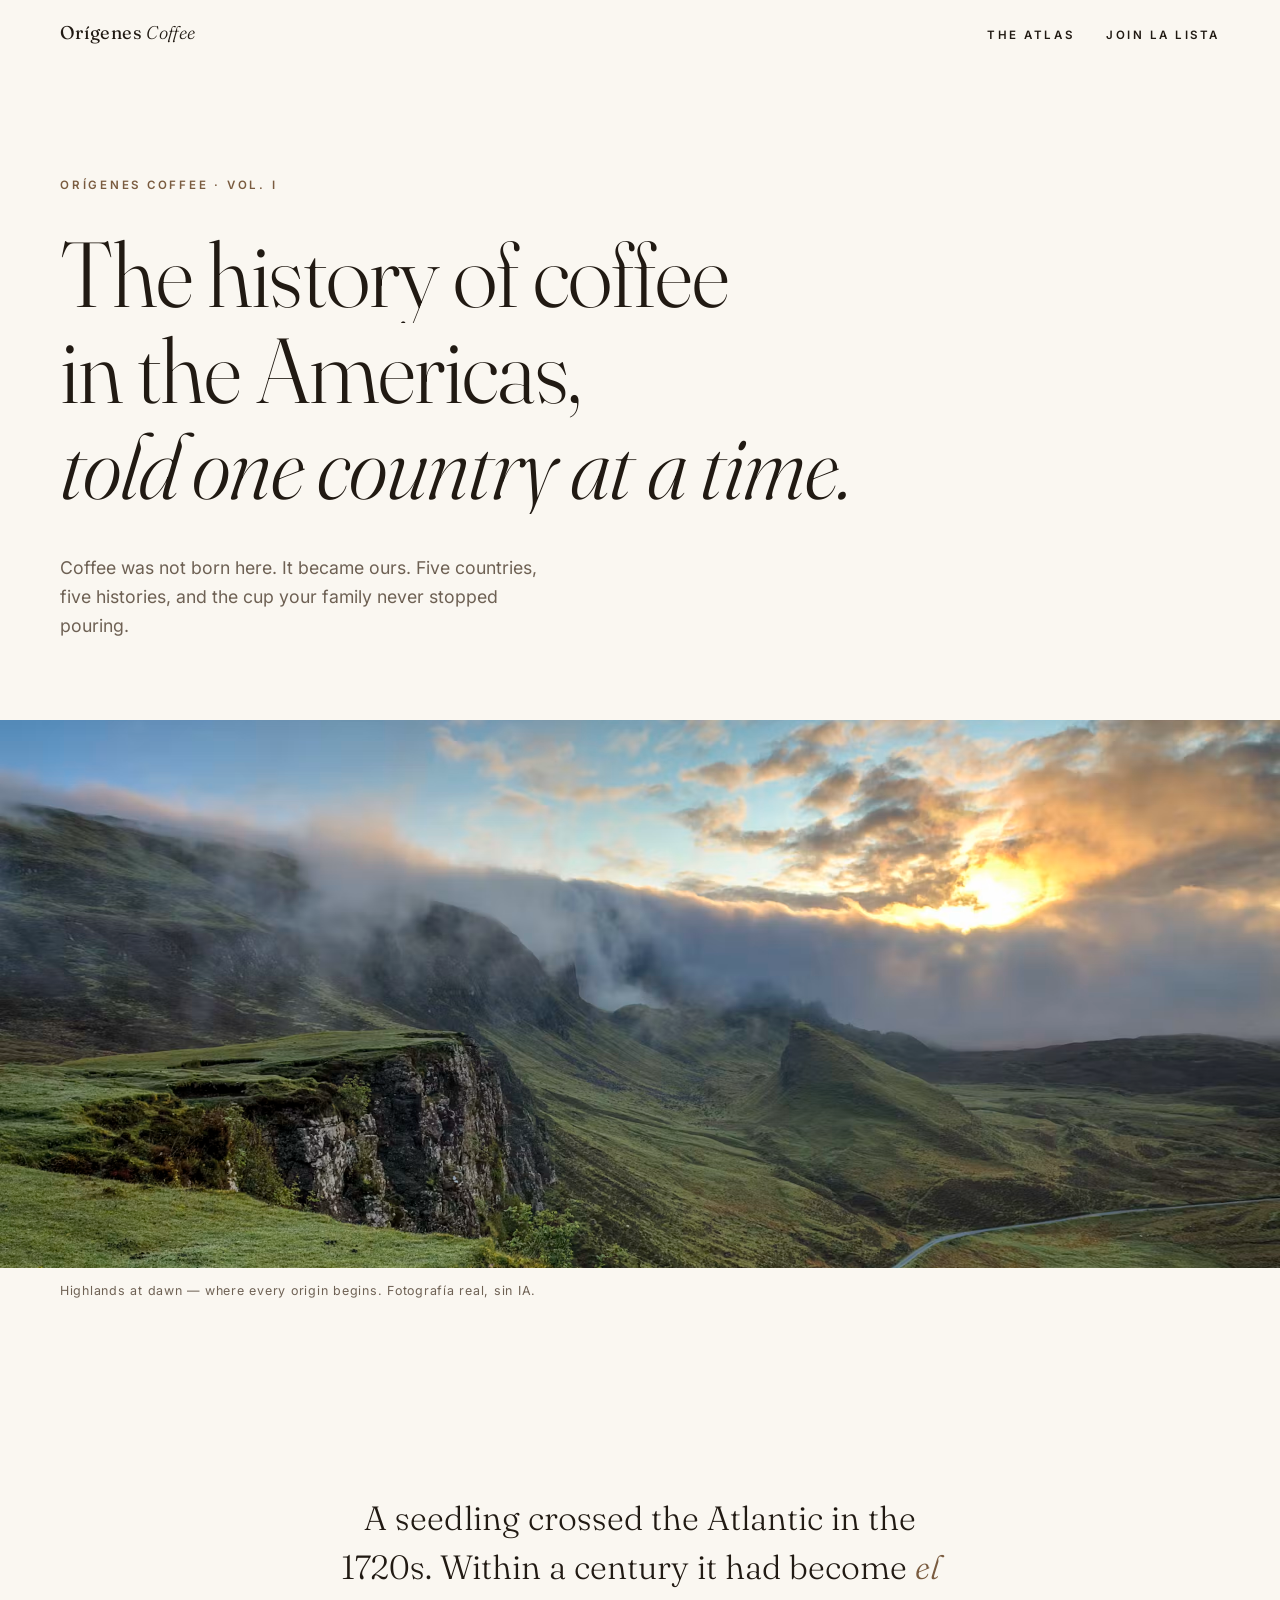
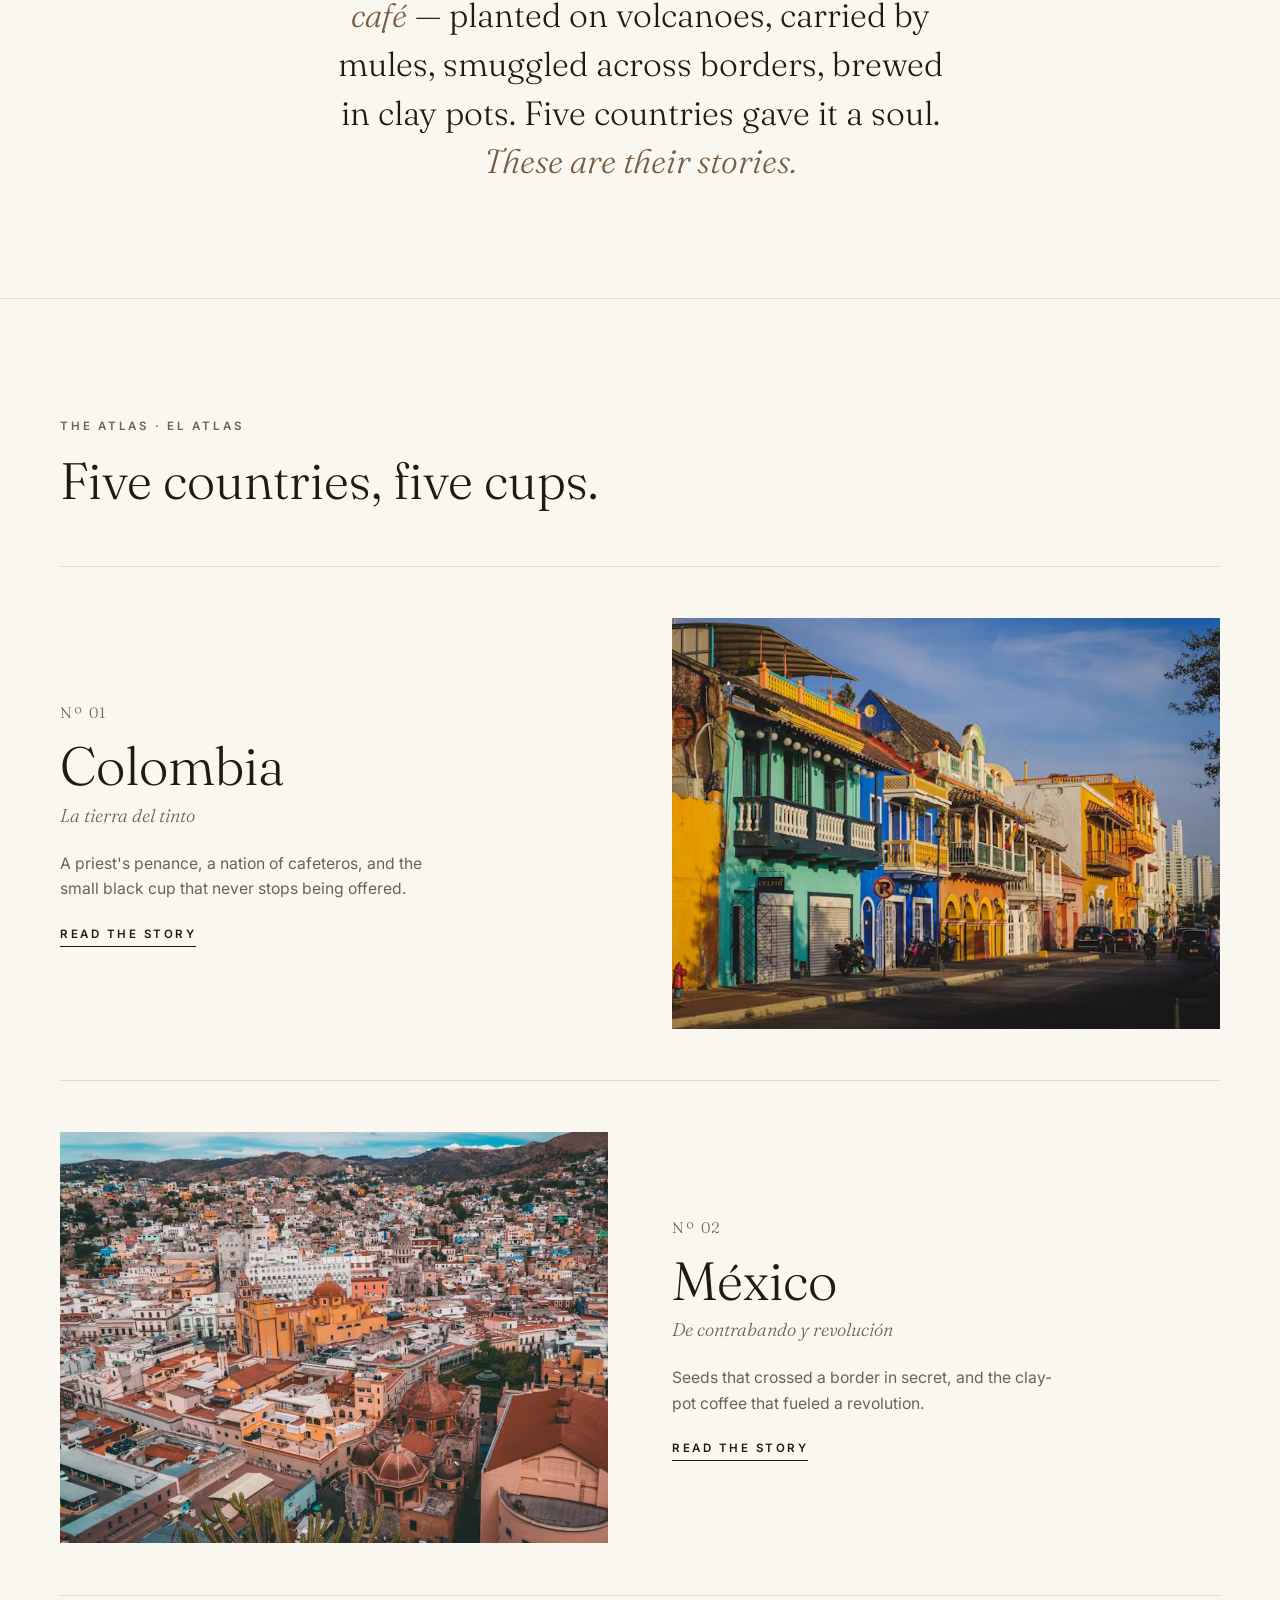
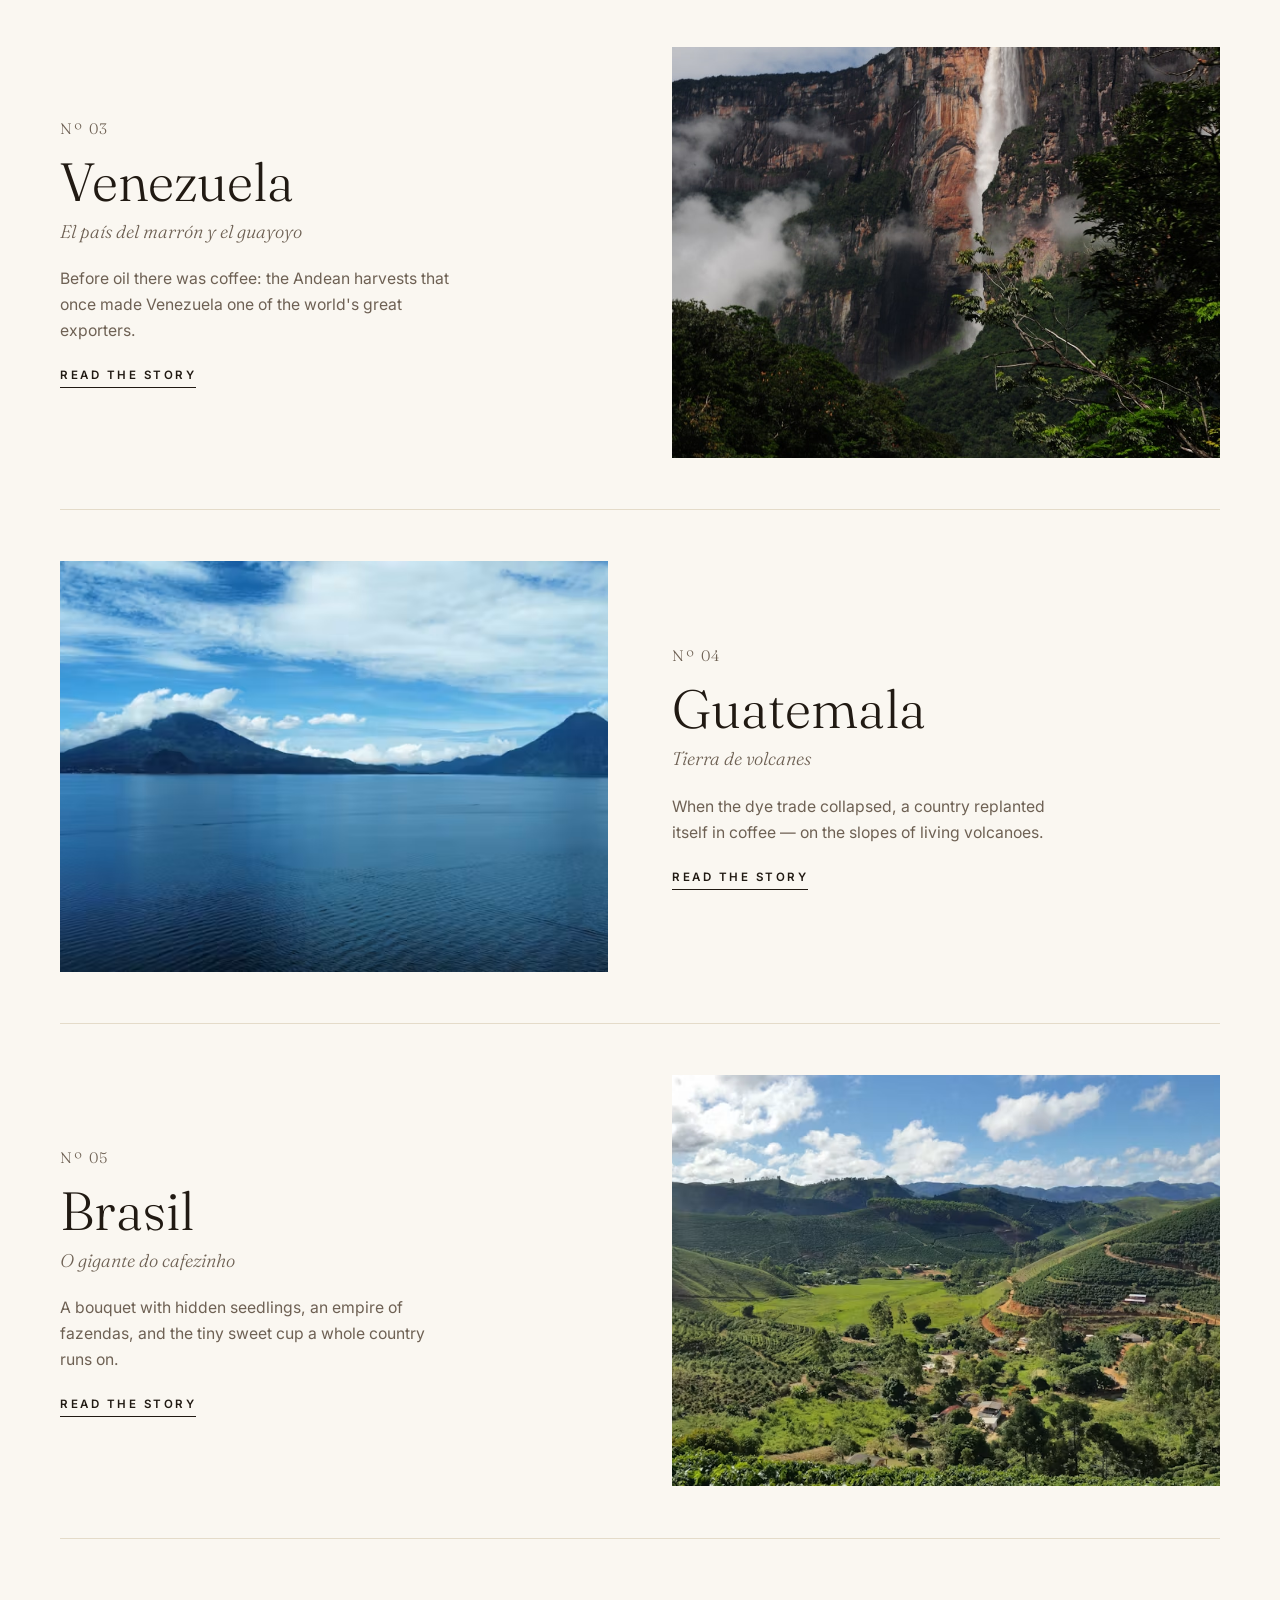
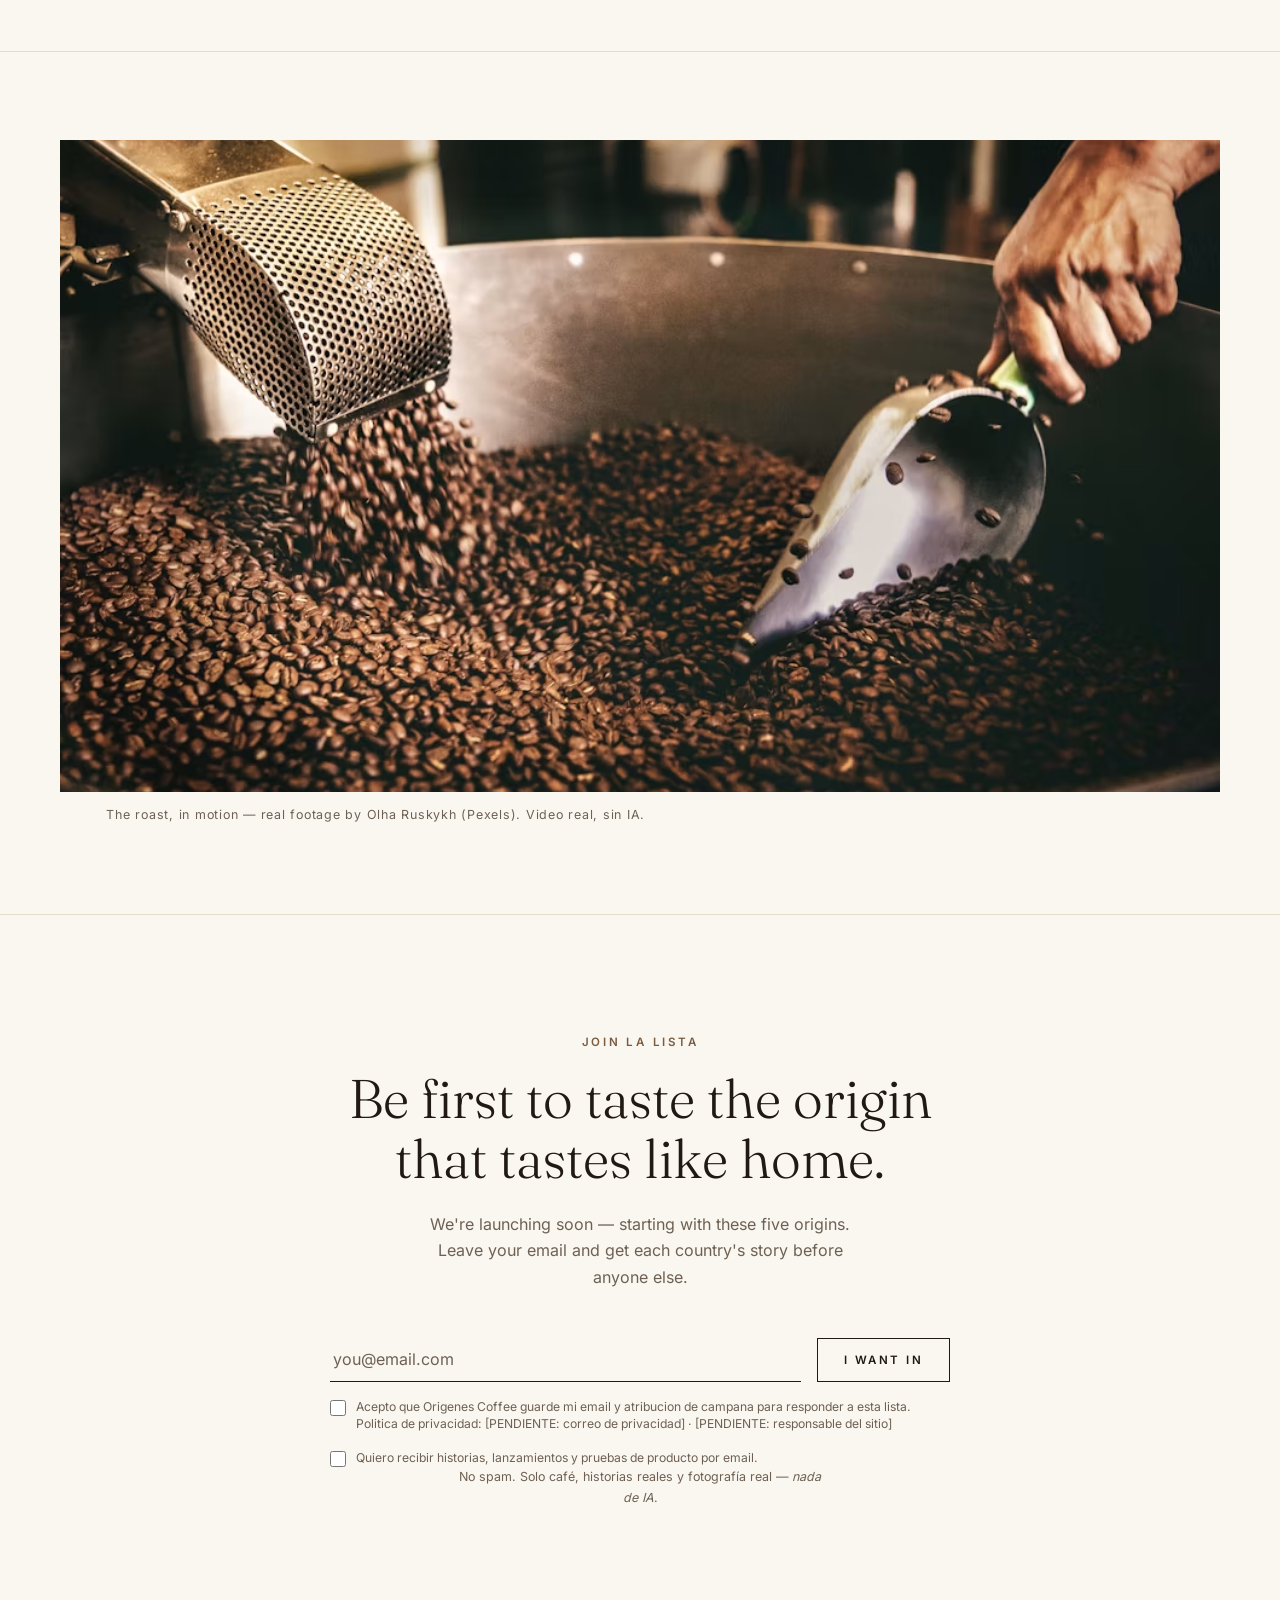
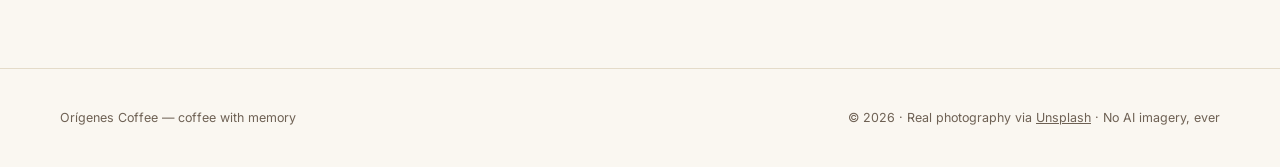
==== commit bee1652a: "Implement secure Supabase lead capture" ====
--- a/index.html
+++ b/index.html
@@ -10,10 +10,15 @@
   <meta property="og:site_name" content="Orígenes Coffee">
   <meta property="og:title" content="Orígenes Coffee — The history of coffee in the Americas">
   <meta property="og:description" content="Coffee was not born here. It became ours. Five countries, five histories, and the cup your family never stopped pouring.">
-  <meta property="og:image" content="https://origenes-coffee.vercel.app/assets/og/atlas.jpg">
+  <meta property="og:image" content="https://origenescoffee.com/assets/og/atlas.jpg">
+  <meta property="og:url" content="https://origenescoffee.com/">
+  <meta property="og:locale" content="en_US">
   <meta name="twitter:card" content="summary_large_image">
-  <link rel="canonical" href="https://origenes-coffee.vercel.app/">
-  <script type="application/ld+json">{"@context": "https://schema.org", "@type": "WebSite", "name": "Orígenes Coffee", "url": "https://origenes-coffee.vercel.app/", "description": "Orígenes Coffee — the history of coffee in the Americas, told country by country. Colombia, México, Venezuela, Guatemala, Brasil.", "inLanguage": "en"}</script>
+  <link rel="canonical" href="https://origenescoffee.com/">
+  <script type="application/ld+json">{"@context": "https://schema.org", "@type": "WebSite", "name": "Orígenes Coffee", "url": "https://origenescoffee.com/", "description": "Orígenes Coffee — the history of coffee in the Americas, told country by country. Colombia, México, Venezuela, Guatemala, Brasil.", "inLanguage": "en"}</script>
+  <script type="application/ld+json">{"@context": "https://schema.org", "@type": "Organization", "name": "Orígenes Coffee", "url": "https://origenescoffee.com", "logo": "https://origenescoffee.com/apple-touch-icon.png"}</script>
+  <!-- Google Search Console: pega aquí el meta tag de verificación, p. ej.
+       <meta name="google-site-verification" content="TU_CODIGO_AQUI"> -->
   <link rel="preload" as="font" type="font/woff2" href="assets/fonts/fraunces-normal-300.woff2" crossorigin>
   <link rel="preload" as="image" href="assets/img/hero-montanas.avif" imagesrcset="assets/img/hero-montanas-sm.avif 960w, assets/img/hero-montanas.avif 1920w" imagesizes="100vw">
   <link rel="stylesheet" href="styles.css">
@@ -178,8 +183,20 @@
         </p>
         <form class="lead-form" id="leadForm" aria-live="polite" data-origen="atlas">
           <input type="text" name="_gotcha" tabindex="-1" autocomplete="off" aria-hidden="true" style="position:absolute;left:-9999px">
-          <input type="email" name="email" placeholder="you@email.com" required aria-label="Email address" autocomplete="email" inputmode="email">
-          <button type="submit">I want in</button>
+          <div class="lead-form-row">
+            <label class="sr-only" for="leadEmail">Email address</label>
+            <input id="leadEmail" type="email" name="email" placeholder="you@email.com" required autocomplete="email" inputmode="email">
+            <button type="submit">I want in</button>
+          </div>
+          <label class="lead-check lead-privacy">
+            <input type="checkbox" name="privacyAcknowledged" required>
+            <span>Acepto que Origenes Coffee guarde mi email y atribucion de campana para responder a esta lista. Politica de privacidad: [PENDIENTE: correo de privacidad] · [PENDIENTE: responsable del sitio]</span>
+          </label>
+          <label class="lead-check">
+            <input type="checkbox" name="marketingConsent">
+            <span>Quiero recibir historias, lanzamientos y pruebas de producto por email.</span>
+          </label>
+          <p class="lead-error" role="alert" hidden>No pudimos guardar tu email. Intentalo de nuevo.</p>
         </form>
         <p class="lead-note">No spam. Solo café, historias reales y fotografía real — <em>nada de IA</em>.</p>
       </div>
@@ -193,6 +210,11 @@
     </div>
   </footer>
 
+  <script src="analytics-config.js"></script>
   <script src="script.js"></script>
+  <script>
+    window.va = window.va || function () { (window.vaq = window.vaq || []).push(arguments); };
+  </script>
+  <script defer src="/_vercel/insights/script.js"></script>
 </body>
 </html>
--- a/styles.css
+++ b/styles.css
@@ -737,11 +737,20 @@
 
 .lead-form {
   display: flex;
+  flex-direction: column;
   gap: 1rem;
   justify-content: center;
+  align-items: stretch;
+  max-width: 620px;
+  margin: 0 auto;
+  text-align: left;
+}
+
+.lead-form-row {
+  display: flex;
+  gap: 1rem;
   align-items: flex-end;
-  max-width: 480px;
-  margin: 0 auto;
+  width: 100%;
 }
 
 .lead-form input {
@@ -763,6 +772,29 @@
 .lead-form input:focus {
   outline: none;
   border-bottom-color: var(--tema);
+}
+
+.lead-check {
+  display: flex;
+  gap: 0.65rem;
+  align-items: flex-start;
+  color: var(--ink-soft);
+  font-size: 0.76rem;
+  line-height: 1.45;
+}
+
+.lead-check input {
+  flex: 0 0 auto;
+  width: 1rem;
+  height: 1rem;
+  margin: 0.15rem 0 0;
+  padding: 0;
+  border: 1px solid var(--hair);
+  accent-color: var(--tema);
+}
+
+.lead-check span {
+  flex: 1;
 }
 
 .lead-form button {
@@ -784,10 +816,24 @@
   color: var(--paper);
 }
 
+.lead-form button:disabled {
+  cursor: not-allowed;
+  opacity: 0.55;
+}
+
 .lead-note {
   margin-top: 1.4rem;
   font-size: 0.78rem;
   color: var(--ink-soft);
+  text-align: center;
+}
+
+.lead-error {
+  margin: 0;
+  color: #8d3428;
+  font-family: var(--font-ui);
+  font-size: 0.78rem;
+  text-align: center;
 }
 
 .lead-success {
@@ -796,6 +842,19 @@
   font-size: 1.3rem;
   color: var(--tema);
   padding: 0.6rem 0;
+  text-align: center;
+}
+
+.sr-only {
+  position: absolute;
+  width: 1px;
+  height: 1px;
+  padding: 0;
+  margin: -1px;
+  overflow: hidden;
+  clip: rect(0, 0, 0, 0);
+  white-space: nowrap;
+  border: 0;
 }
 
 /* ===== CTA fijo (solo móvil) ===== */
@@ -1005,9 +1064,12 @@
   }
 
   .lead-form {
+    gap: 1.4rem;
+  }
+
+  .lead-form-row {
     flex-direction: column;
     align-items: stretch;
-    gap: 1.4rem;
   }
 
   .lead-form button {
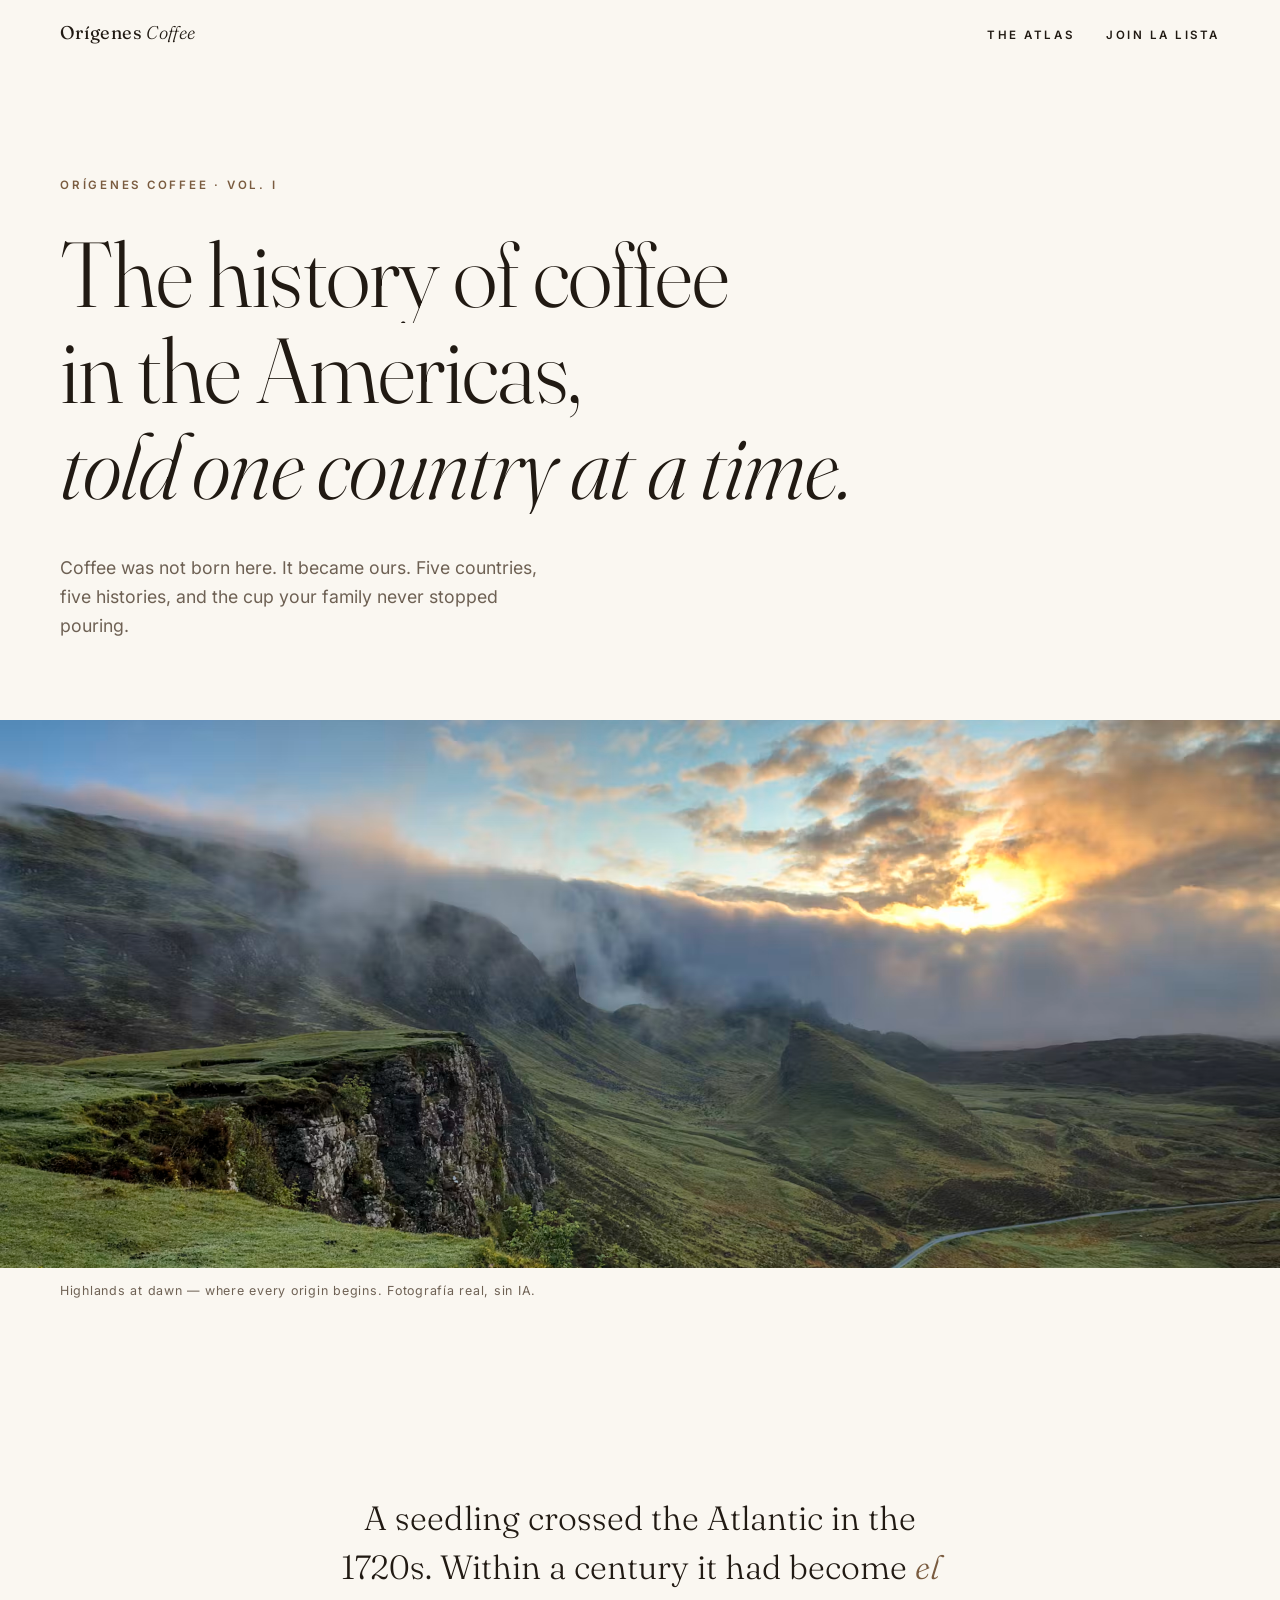
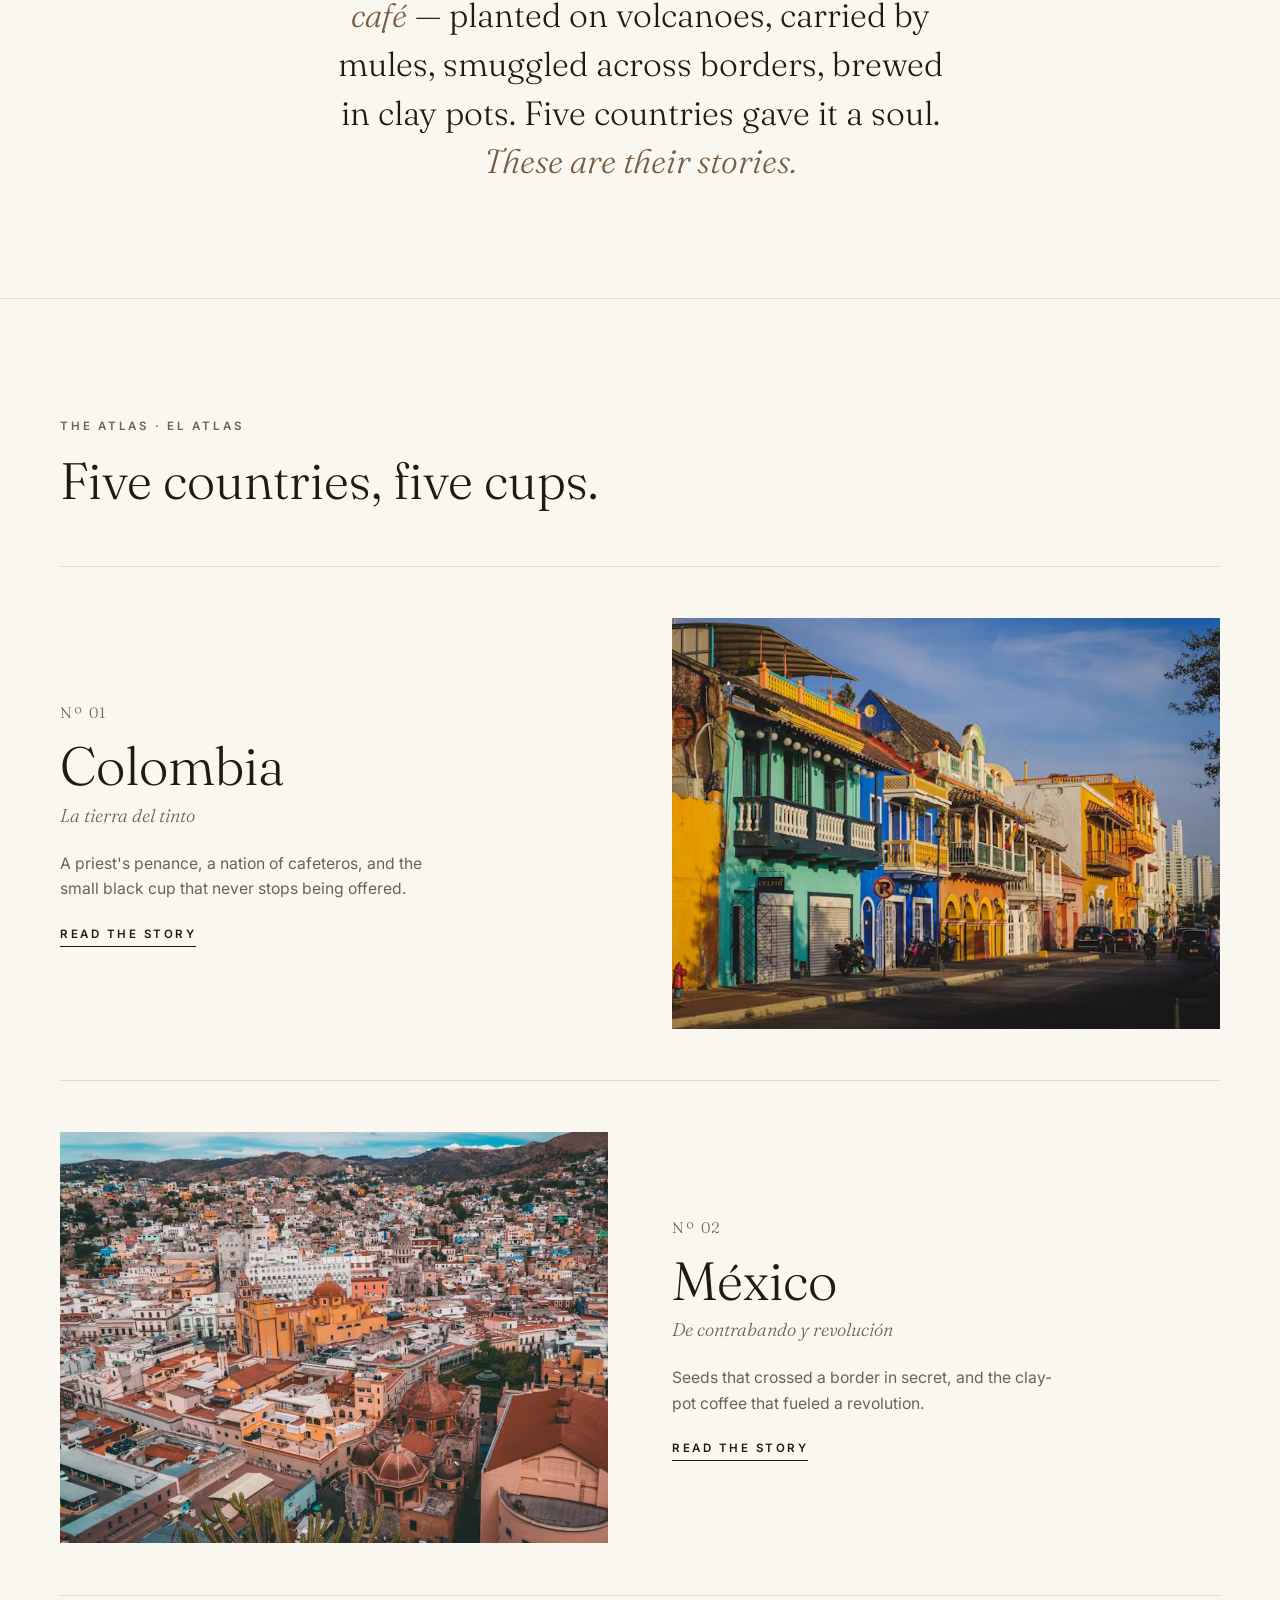
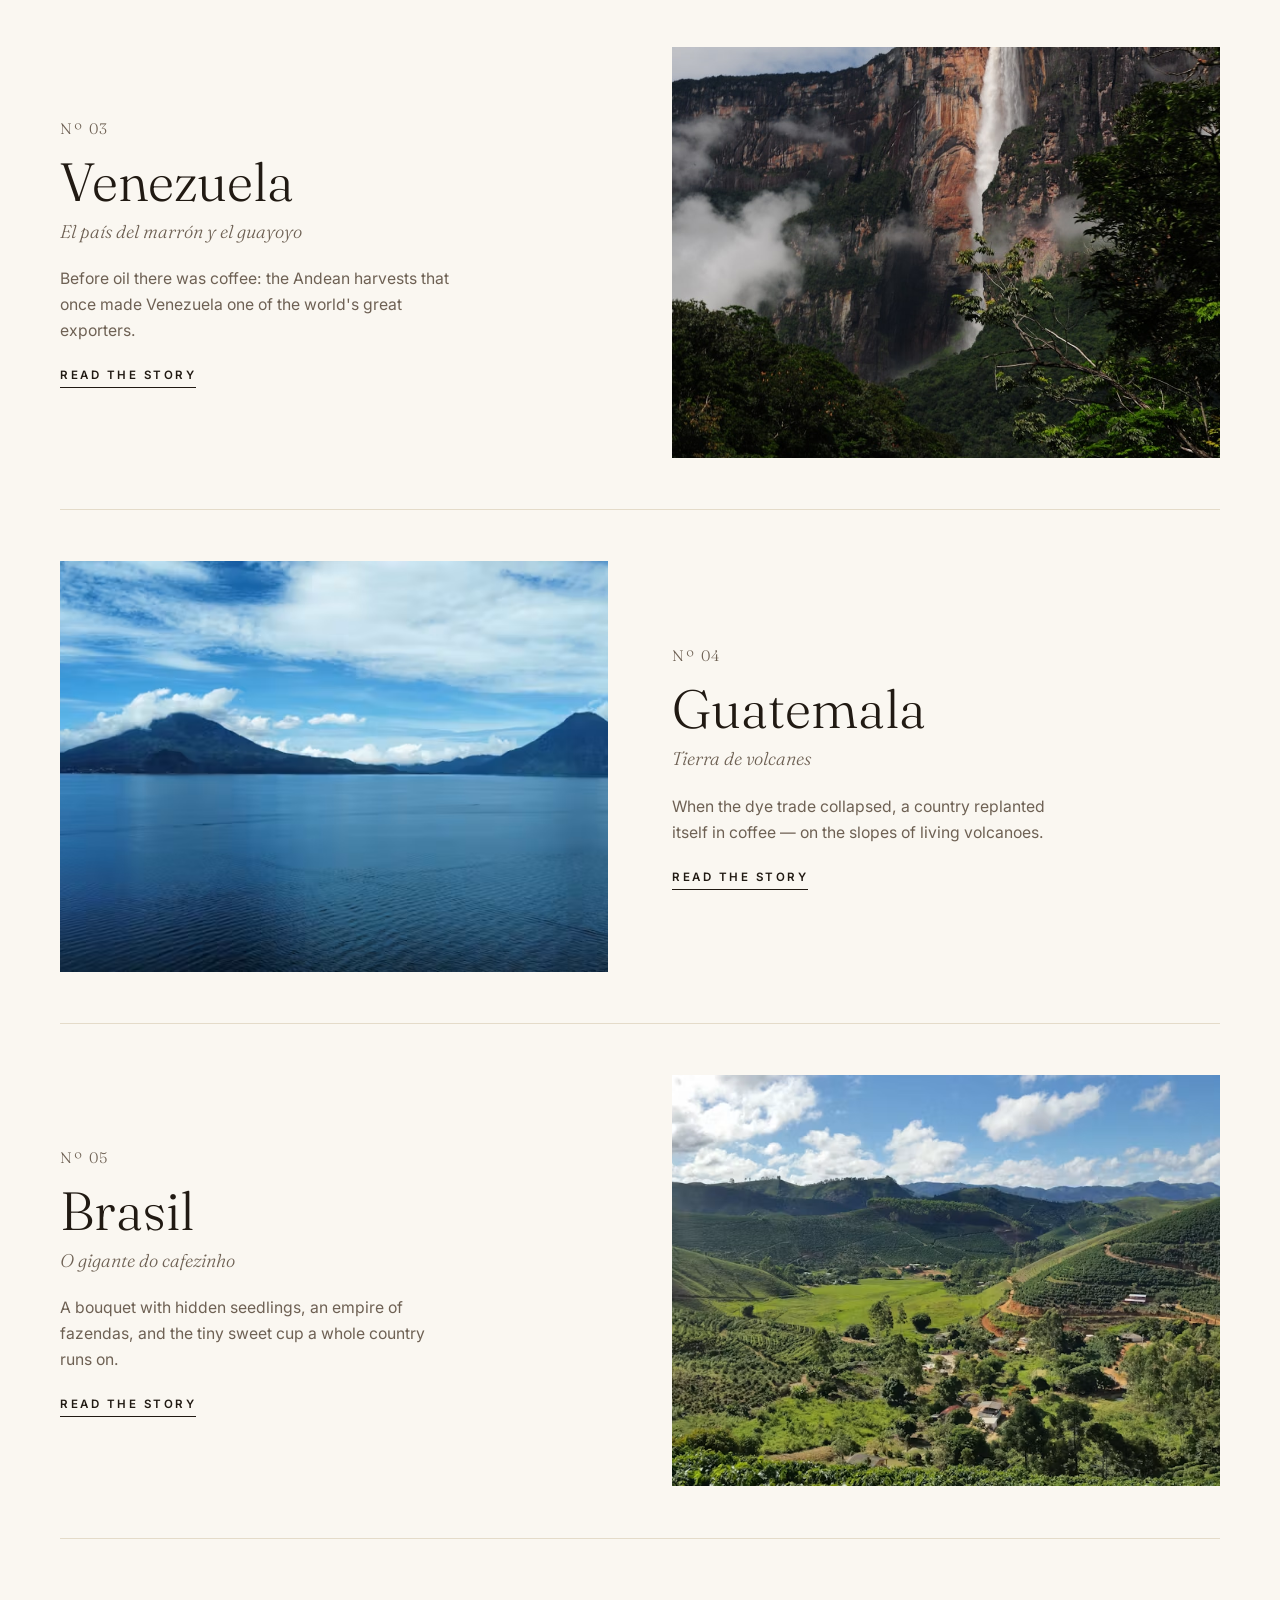
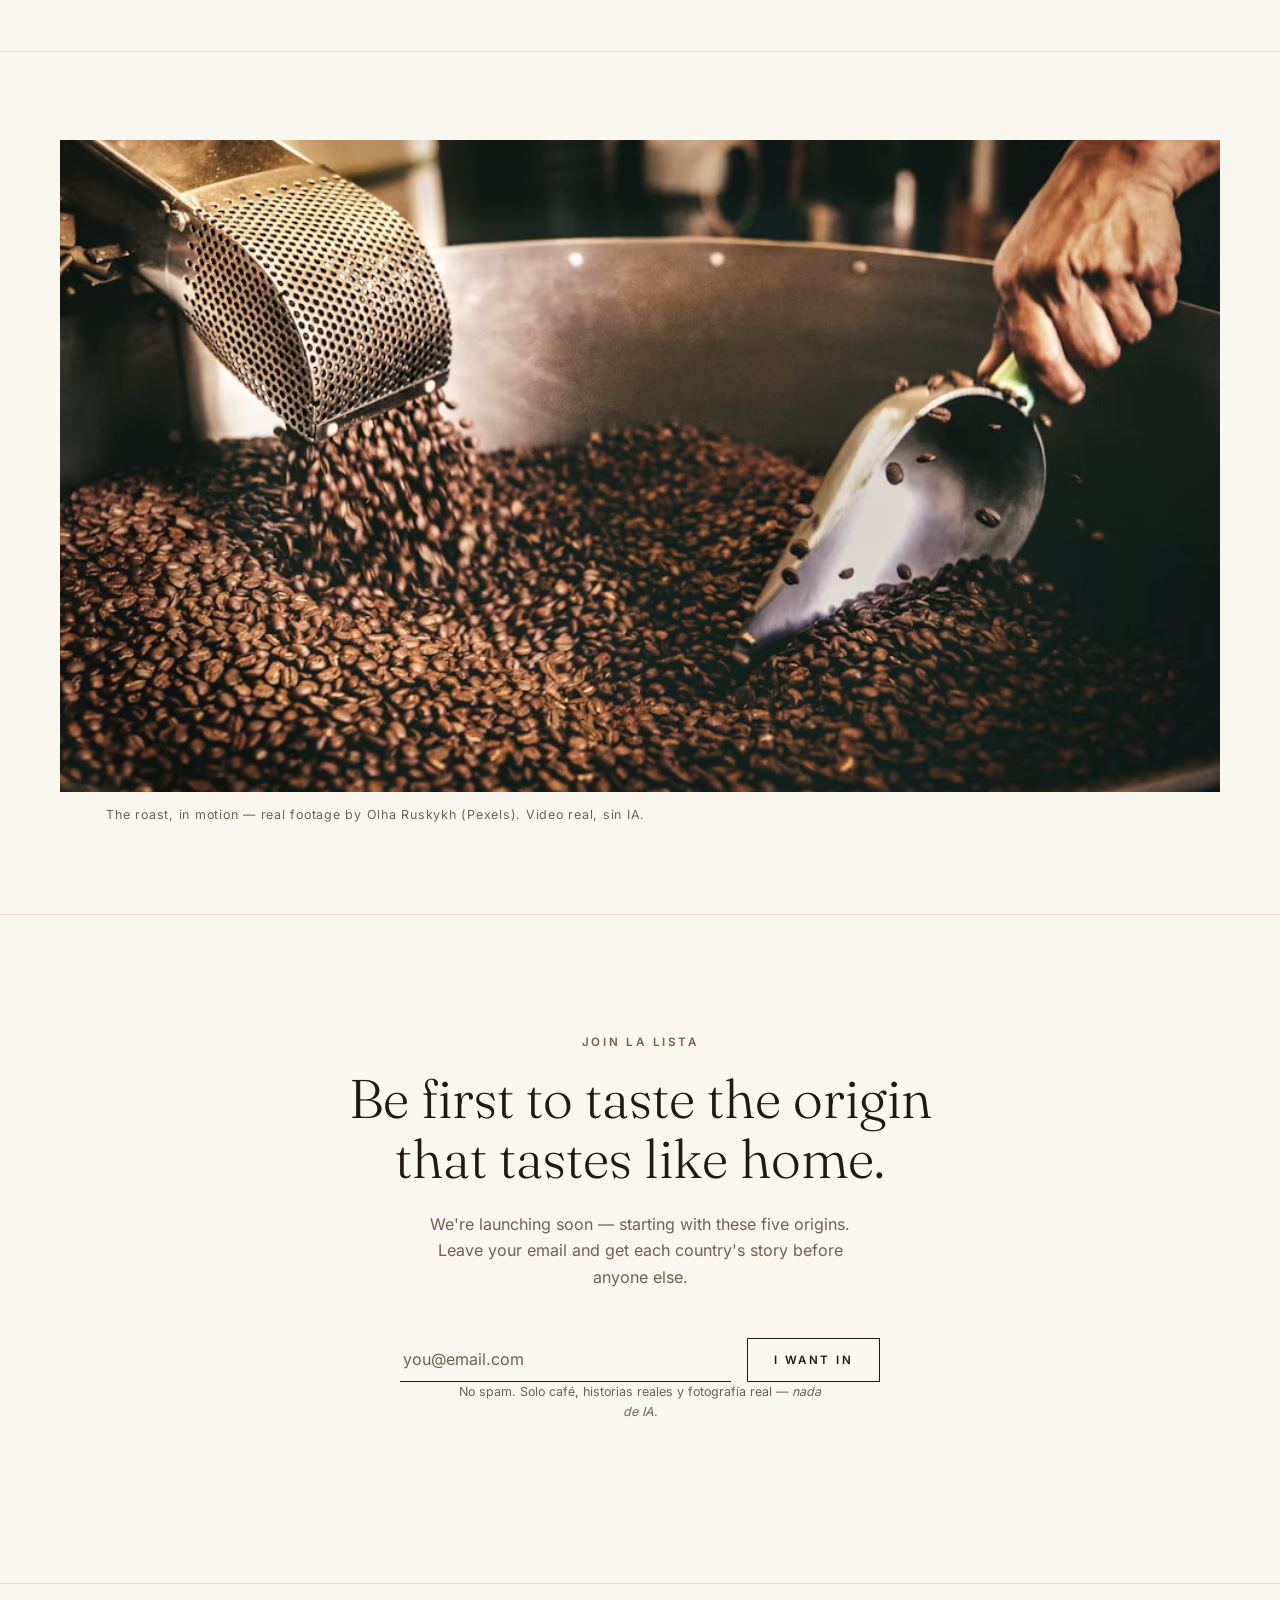
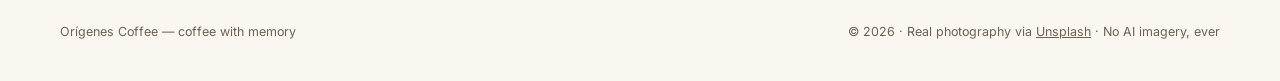
==== commit 83f1fb76: "Fix lead form horizontal overflow" ====
--- a/index.html
+++ b/index.html
@@ -182,21 +182,9 @@
           your email and get each country's story before anyone else.
         </p>
         <form class="lead-form" id="leadForm" aria-live="polite" data-origen="atlas">
-          <input type="text" name="_gotcha" tabindex="-1" autocomplete="off" aria-hidden="true" style="position:absolute;left:-9999px">
-          <div class="lead-form-row">
-            <label class="sr-only" for="leadEmail">Email address</label>
-            <input id="leadEmail" type="email" name="email" placeholder="you@email.com" required autocomplete="email" inputmode="email">
-            <button type="submit">I want in</button>
-          </div>
-          <label class="lead-check lead-privacy">
-            <input type="checkbox" name="privacyAcknowledged" required>
-            <span>Acepto que Origenes Coffee guarde mi email y atribucion de campana para responder a esta lista. Politica de privacidad: [PENDIENTE: correo de privacidad] · [PENDIENTE: responsable del sitio]</span>
-          </label>
-          <label class="lead-check">
-            <input type="checkbox" name="marketingConsent">
-            <span>Quiero recibir historias, lanzamientos y pruebas de producto por email.</span>
-          </label>
-          <p class="lead-error" role="alert" hidden>No pudimos guardar tu email. Intentalo de nuevo.</p>
+          <input class="form-honeypot" type="text" name="_gotcha" tabindex="-1" autocomplete="off" aria-hidden="true">
+          <input type="email" name="email" placeholder="you@email.com" required aria-label="Email address" autocomplete="email" inputmode="email">
+          <button type="submit">I want in</button>
         </form>
         <p class="lead-note">No spam. Solo café, historias reales y fotografía real — <em>nada de IA</em>.</p>
       </div>
--- a/styles.css
+++ b/styles.css
@@ -443,9 +443,11 @@
 .progress span {
   display: block;
   height: 100%;
-  width: 0;
+  width: 100%;
   background: var(--tema);
-  transition: width 0.1s linear;
+  transform: scaleX(0);
+  transform-origin: left center;
+  transition: transform 0.1s linear;
 }
 
 /* ===== Página de país: apertura ===== */
@@ -737,24 +739,17 @@
 
 .lead-form {
   display: flex;
-  flex-direction: column;
   gap: 1rem;
   justify-content: center;
-  align-items: stretch;
-  max-width: 620px;
+  align-items: flex-end;
+  max-width: 480px;
   margin: 0 auto;
-  text-align: left;
-}
-
-.lead-form-row {
-  display: flex;
-  gap: 1rem;
-  align-items: flex-end;
   width: 100%;
 }
 
 .lead-form input {
-  flex: 1;
+  flex: 1 1 16rem;
+  min-width: 0;
   border: none;
   border-bottom: 1px solid var(--ink);
   background: transparent;
@@ -765,6 +760,10 @@
   border-radius: 0;
 }
 
+.lead-form .form-honeypot {
+  display: none;
+}
+
 .lead-form input::placeholder {
   color: var(--ink-soft);
 }
@@ -772,29 +771,6 @@
 .lead-form input:focus {
   outline: none;
   border-bottom-color: var(--tema);
-}
-
-.lead-check {
-  display: flex;
-  gap: 0.65rem;
-  align-items: flex-start;
-  color: var(--ink-soft);
-  font-size: 0.76rem;
-  line-height: 1.45;
-}
-
-.lead-check input {
-  flex: 0 0 auto;
-  width: 1rem;
-  height: 1rem;
-  margin: 0.15rem 0 0;
-  padding: 0;
-  border: 1px solid var(--hair);
-  accent-color: var(--tema);
-}
-
-.lead-check span {
-  flex: 1;
 }
 
 .lead-form button {
@@ -816,24 +792,10 @@
   color: var(--paper);
 }
 
-.lead-form button:disabled {
-  cursor: not-allowed;
-  opacity: 0.55;
-}
-
 .lead-note {
   margin-top: 1.4rem;
   font-size: 0.78rem;
   color: var(--ink-soft);
-  text-align: center;
-}
-
-.lead-error {
-  margin: 0;
-  color: #8d3428;
-  font-family: var(--font-ui);
-  font-size: 0.78rem;
-  text-align: center;
 }
 
 .lead-success {
@@ -842,19 +804,6 @@
   font-size: 1.3rem;
   color: var(--tema);
   padding: 0.6rem 0;
-  text-align: center;
-}
-
-.sr-only {
-  position: absolute;
-  width: 1px;
-  height: 1px;
-  padding: 0;
-  margin: -1px;
-  overflow: hidden;
-  clip: rect(0, 0, 0, 0);
-  white-space: nowrap;
-  border: 0;
 }
 
 /* ===== CTA fijo (solo móvil) ===== */
@@ -1064,12 +1013,9 @@
   }
 
   .lead-form {
-    gap: 1.4rem;
-  }
-
-  .lead-form-row {
     flex-direction: column;
     align-items: stretch;
+    gap: 1.4rem;
   }
 
   .lead-form button {
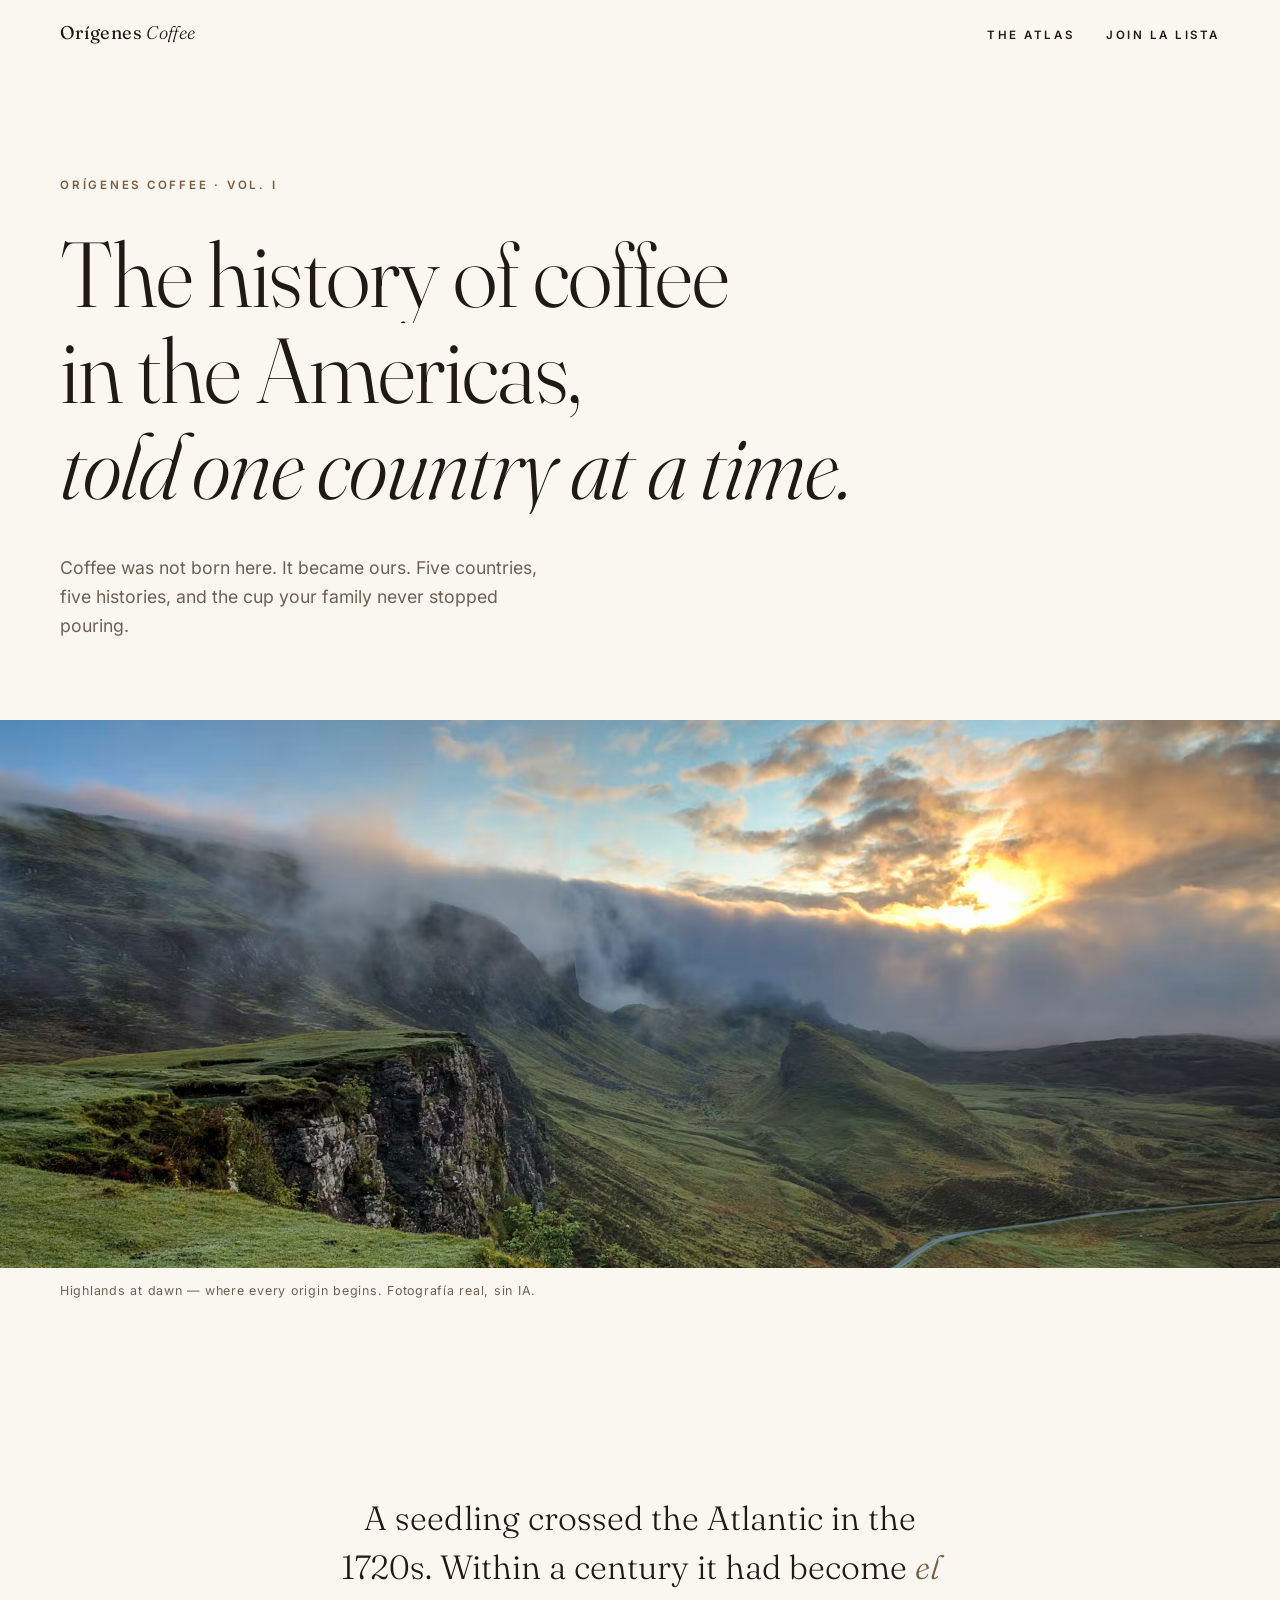
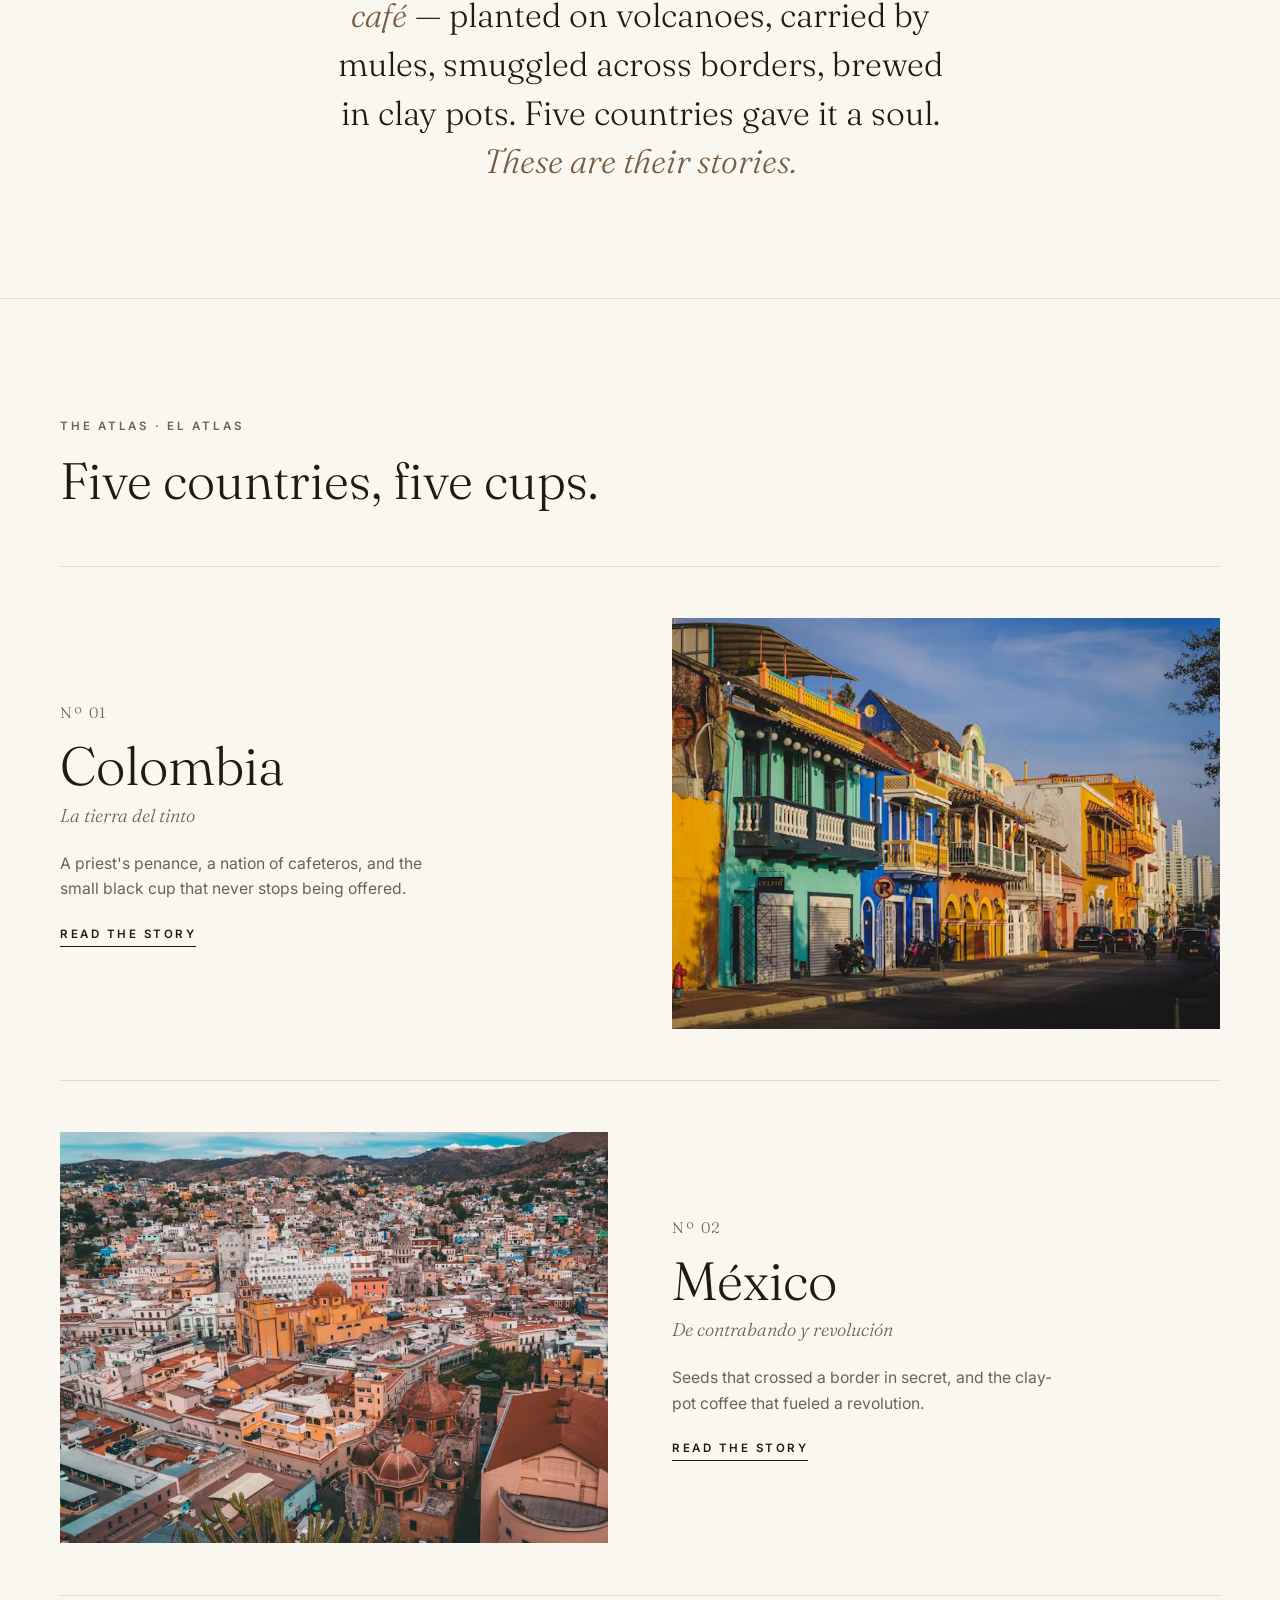
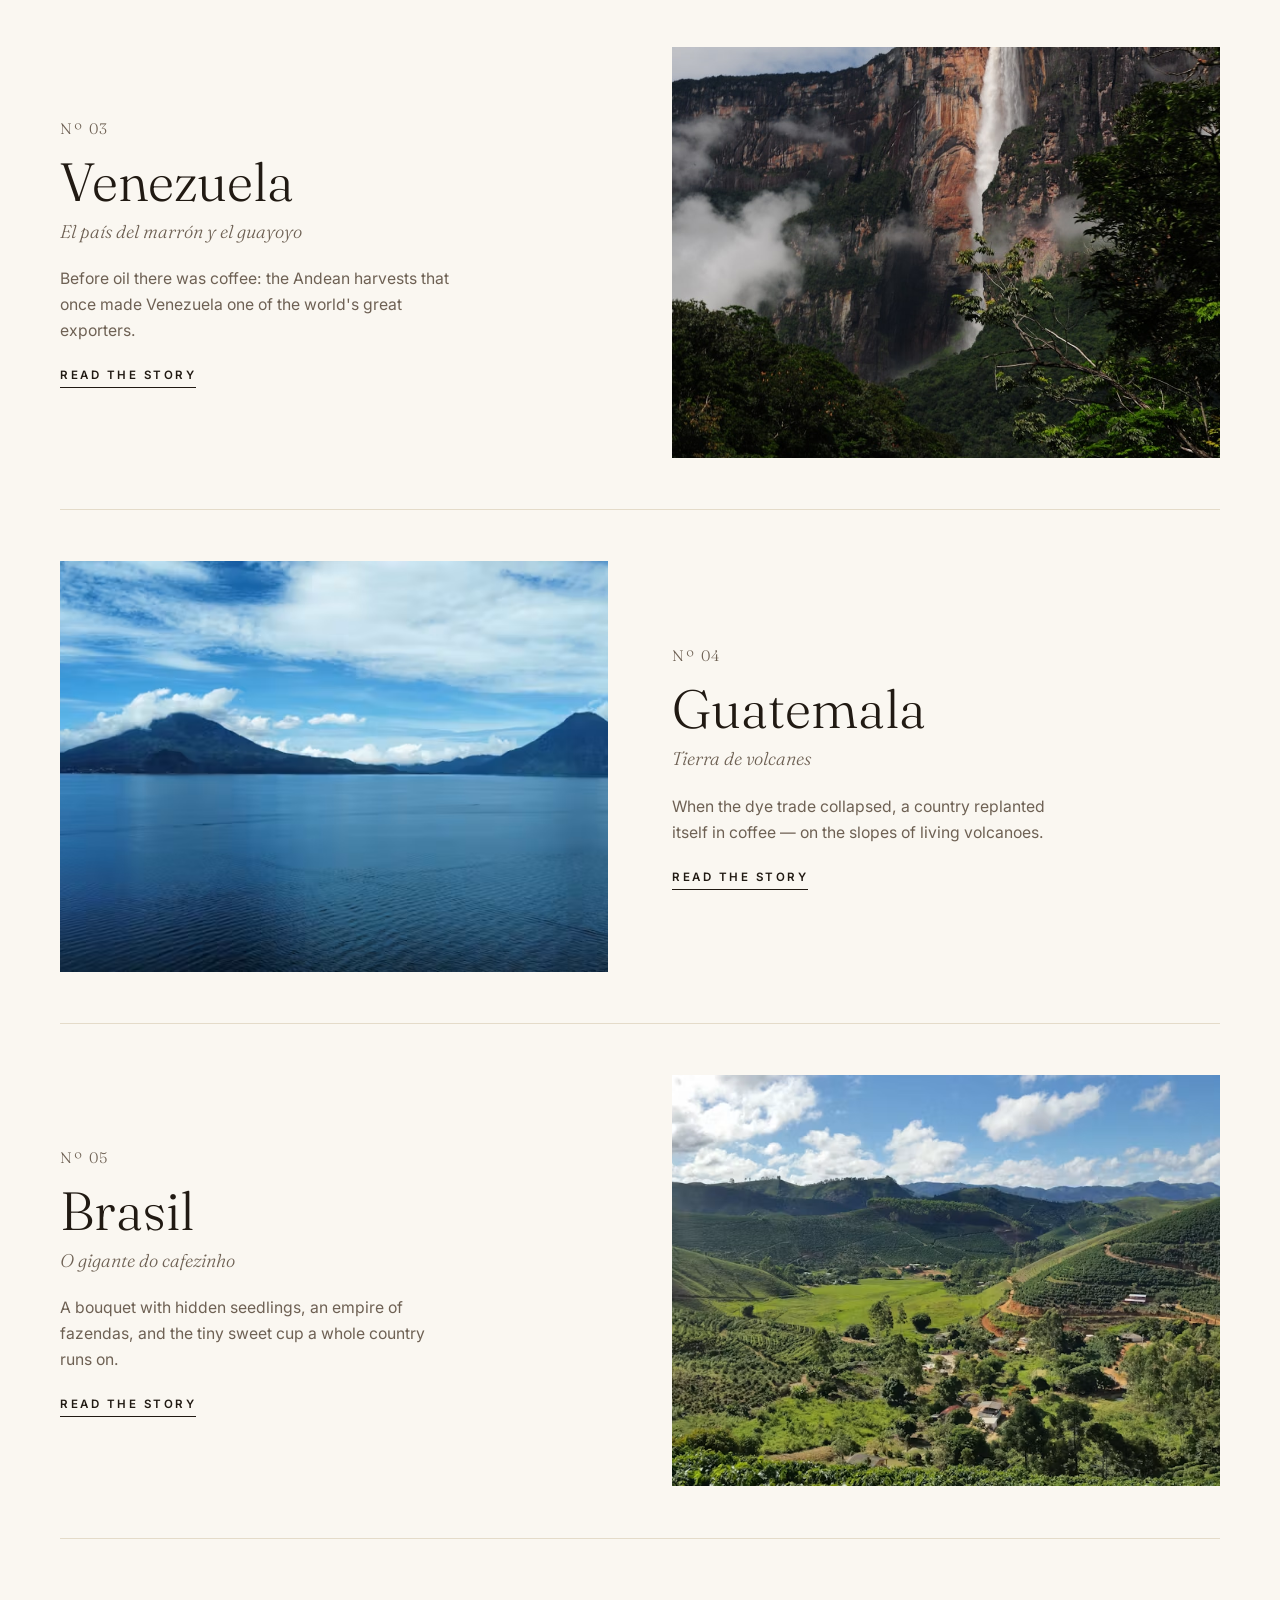
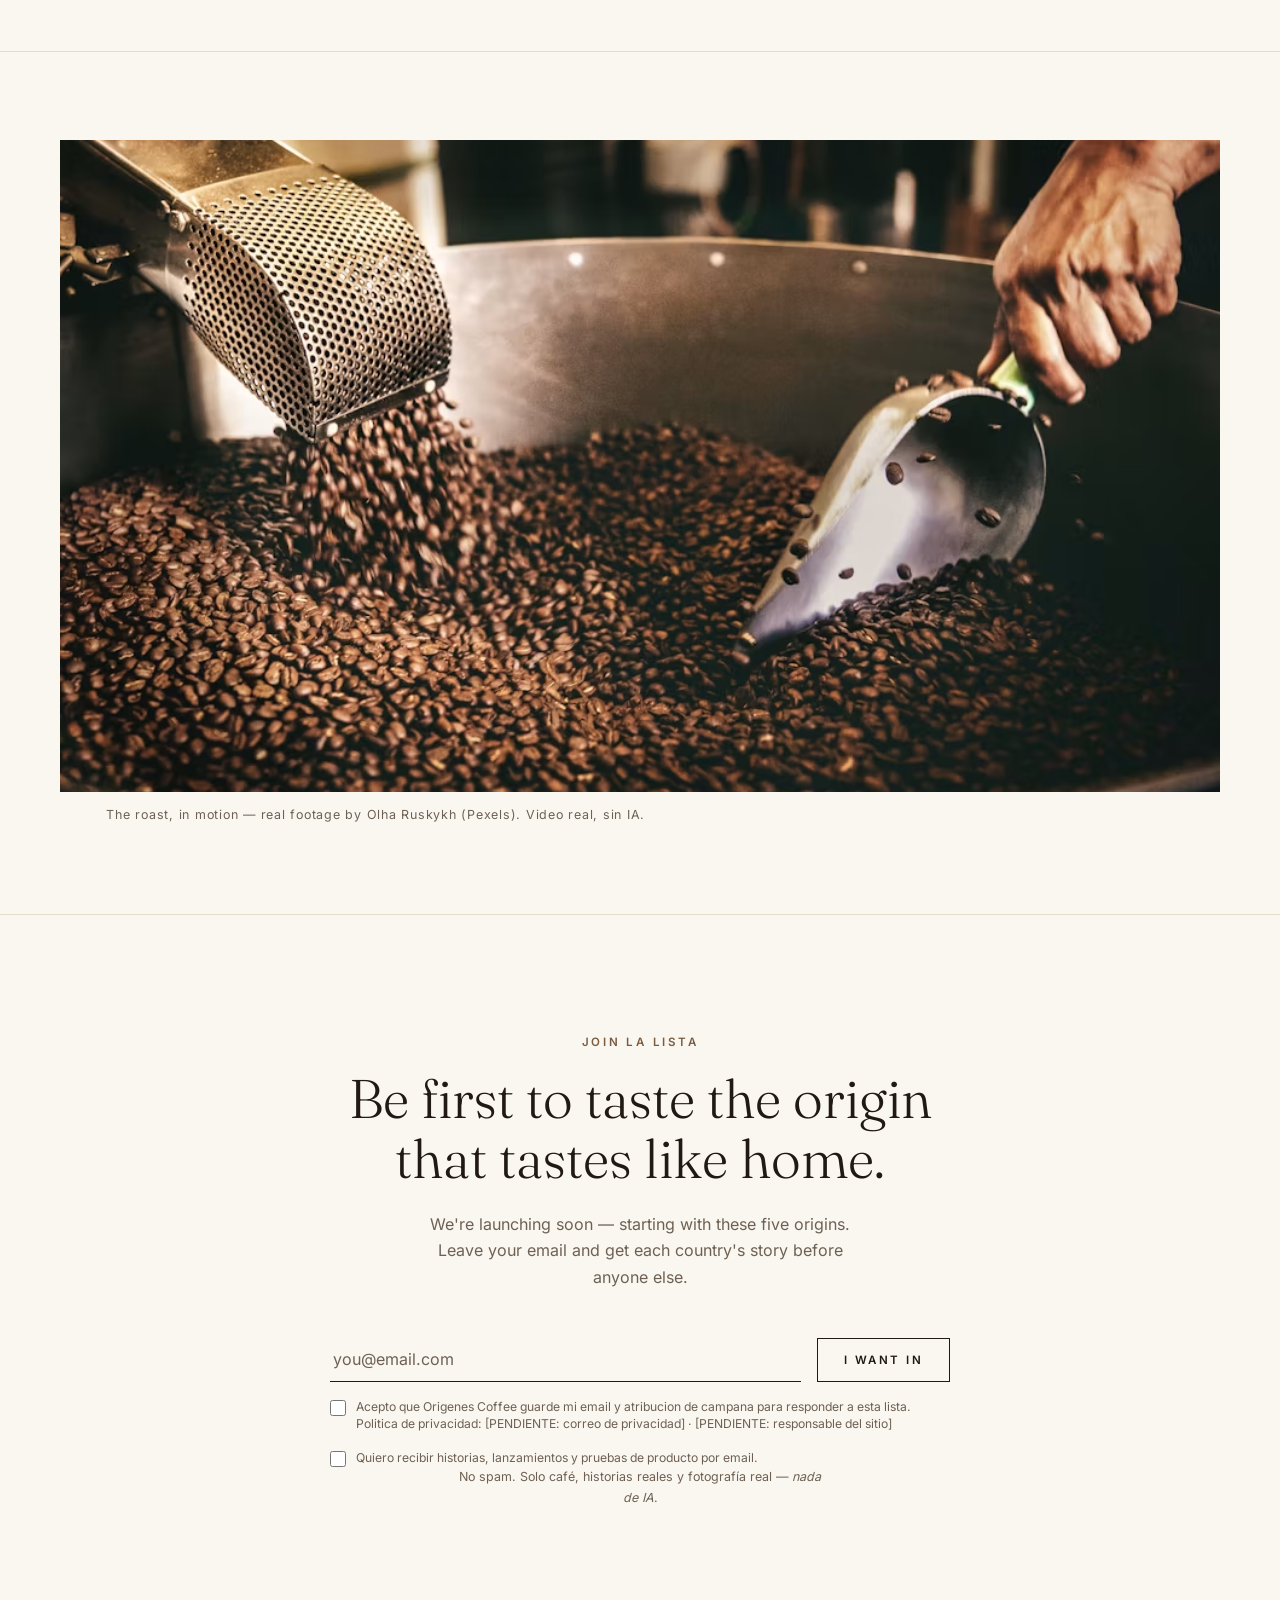
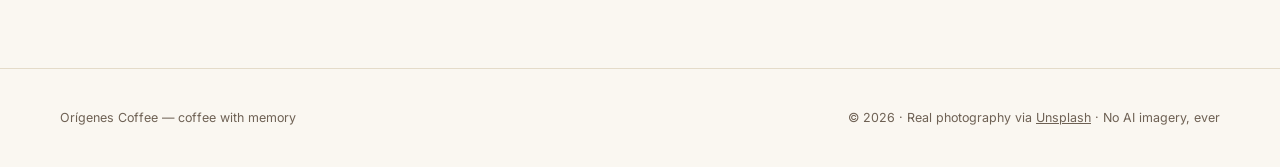
==== commit b9d3a6bd: "Merge Supabase lead capture # Conflicts: #	brasil.html #	colombia.html #	guatemala.html #	index.html" ====
--- a/index.html
+++ b/index.html
@@ -183,8 +183,20 @@
         </p>
         <form class="lead-form" id="leadForm" aria-live="polite" data-origen="atlas">
           <input class="form-honeypot" type="text" name="_gotcha" tabindex="-1" autocomplete="off" aria-hidden="true">
-          <input type="email" name="email" placeholder="you@email.com" required aria-label="Email address" autocomplete="email" inputmode="email">
-          <button type="submit">I want in</button>
+          <div class="lead-form-row">
+            <label class="sr-only" for="leadEmail">Email address</label>
+            <input id="leadEmail" type="email" name="email" placeholder="you@email.com" required autocomplete="email" inputmode="email">
+            <button type="submit">I want in</button>
+          </div>
+          <label class="lead-check lead-privacy">
+            <input type="checkbox" name="privacyAcknowledged" required>
+            <span>Acepto que Origenes Coffee guarde mi email y atribucion de campana para responder a esta lista. Politica de privacidad: [PENDIENTE: correo de privacidad] · [PENDIENTE: responsable del sitio]</span>
+          </label>
+          <label class="lead-check">
+            <input type="checkbox" name="marketingConsent">
+            <span>Quiero recibir historias, lanzamientos y pruebas de producto por email.</span>
+          </label>
+          <p class="lead-error" role="alert" hidden>No pudimos guardar tu email. Intentalo de nuevo.</p>
         </form>
         <p class="lead-note">No spam. Solo café, historias reales y fotografía real — <em>nada de IA</em>.</p>
       </div>
--- a/styles.css
+++ b/styles.css
@@ -739,11 +739,19 @@
 
 .lead-form {
   display: flex;
+  flex-direction: column;
   gap: 1rem;
   justify-content: center;
+  align-items: stretch;
+  max-width: 620px;
+  margin: 0 auto;
+  text-align: left;
+}
+
+.lead-form-row {
+  display: flex;
+  gap: 1rem;
   align-items: flex-end;
-  max-width: 480px;
-  margin: 0 auto;
   width: 100%;
 }
 
@@ -771,6 +779,29 @@
 .lead-form input:focus {
   outline: none;
   border-bottom-color: var(--tema);
+}
+
+.lead-check {
+  display: flex;
+  gap: 0.65rem;
+  align-items: flex-start;
+  color: var(--ink-soft);
+  font-size: 0.76rem;
+  line-height: 1.45;
+}
+
+.lead-check input {
+  flex: 0 0 auto;
+  width: 1rem;
+  height: 1rem;
+  margin: 0.15rem 0 0;
+  padding: 0;
+  border: 1px solid var(--hair);
+  accent-color: var(--tema);
+}
+
+.lead-check span {
+  flex: 1;
 }
 
 .lead-form button {
@@ -792,10 +823,24 @@
   color: var(--paper);
 }
 
+.lead-form button:disabled {
+  cursor: not-allowed;
+  opacity: 0.55;
+}
+
 .lead-note {
   margin-top: 1.4rem;
   font-size: 0.78rem;
   color: var(--ink-soft);
+  text-align: center;
+}
+
+.lead-error {
+  margin: 0;
+  color: #8d3428;
+  font-family: var(--font-ui);
+  font-size: 0.78rem;
+  text-align: center;
 }
 
 .lead-success {
@@ -804,6 +849,19 @@
   font-size: 1.3rem;
   color: var(--tema);
   padding: 0.6rem 0;
+  text-align: center;
+}
+
+.sr-only {
+  position: absolute;
+  width: 1px;
+  height: 1px;
+  padding: 0;
+  margin: -1px;
+  overflow: hidden;
+  clip: rect(0, 0, 0, 0);
+  white-space: nowrap;
+  border: 0;
 }
 
 /* ===== CTA fijo (solo móvil) ===== */
@@ -943,6 +1001,21 @@
     padding: 8rem 0 3.5rem;
   }
 
+  .masthead h1 {
+    font-size: clamp(2.6rem, 14vw, 4.2rem);
+    line-height: 1.08;
+    max-width: 10ch;
+  }
+
+  .stagger .line {
+    overflow: visible;
+  }
+
+  .stagger .line > span {
+    animation: none;
+    transform: none;
+  }
+
   .masthead-photo {
     margin-top: 3rem;
   }
@@ -959,6 +1032,8 @@
     grid-template-columns: 1fr;
     gap: 1.6rem;
     padding: 2.6rem 0;
+    opacity: 1;
+    transform: none;
   }
 
   .atlas-row:nth-child(even) .atlas-media {
@@ -1013,9 +1088,17 @@
   }
 
   .lead-form {
+    gap: 1.4rem;
+  }
+
+  .lead-form-row {
     flex-direction: column;
     align-items: stretch;
-    gap: 1.4rem;
+  }
+
+  .lead-form-row input {
+    flex: 0 0 auto;
+    width: 100%;
   }
 
   .lead-form button {
